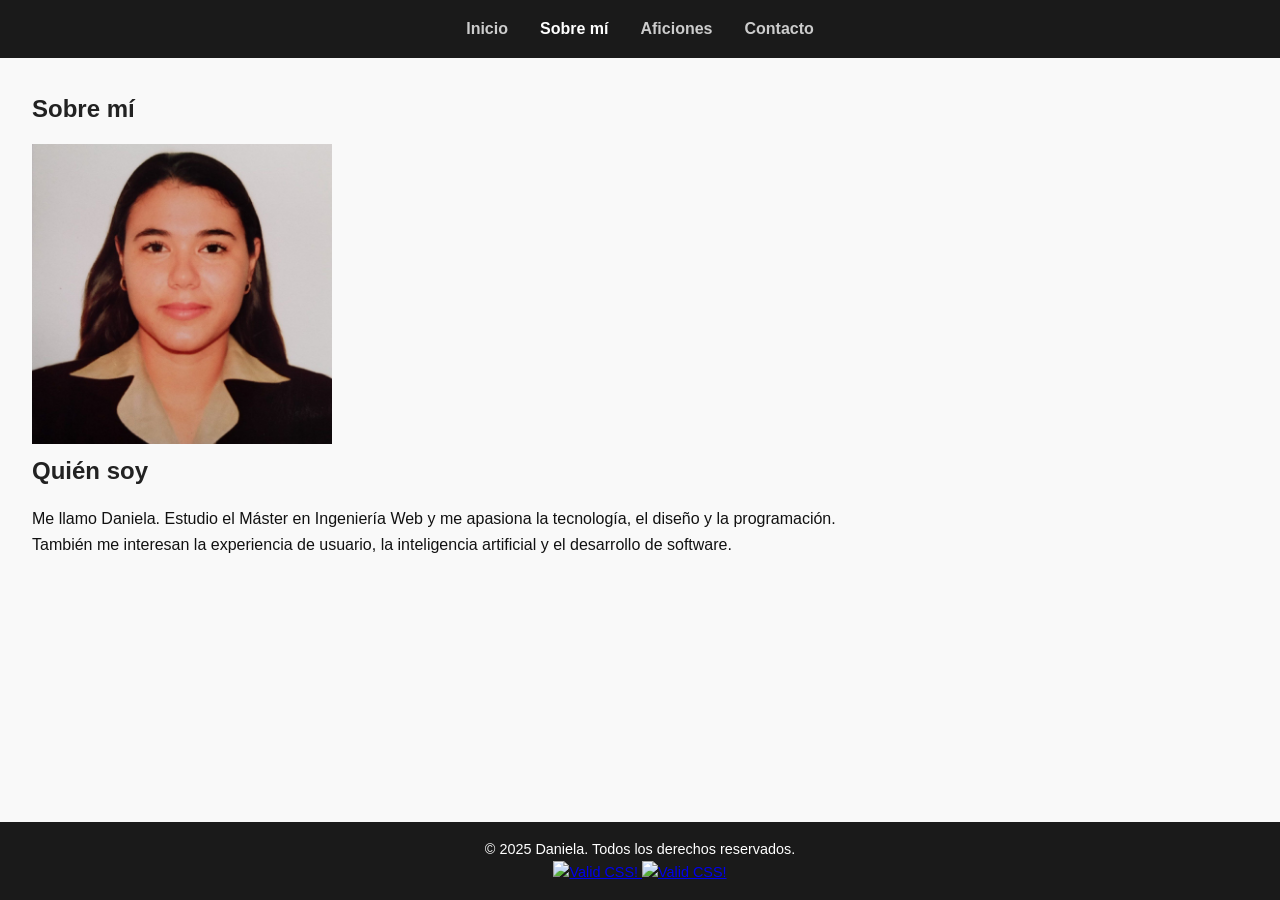
==== about.html @ ba2398db "add hotjar" ====
<!DOCTYPE html>
<html lang="es">
<head>
  <meta charset="UTF-8">
  <meta name="viewport" content="width=device-width, initial-scale=1.0">
  <meta name="description" content="Conoce más sobre Daniela, estudiante del Máster en Ingeniería Web.">
  <title>Sobre mí - Daniela</title>
  <link rel="stylesheet" href="css/style.css">
  <script src="https://t.contentsquare.net/uxa/8f717451256de.js"></script>
</head>
<body>

  <header class="site-header">
    <nav aria-label="Navegación principal">
      <ul class="main-nav">
        <li><a href="index.html">Inicio</a></li>
        <li><a href="about.html" aria-current="page">Sobre mí</a></li>
        <li><a href="hobbies.html">Aficiones</a></li>
        <li><a href="contact.html">Contacto</a></li>
      </ul>
    </nav>
  </header>

  <main id="contenido-principal">
    <article class="about">
      <header>
        <h1>Sobre mí</h1>
      </header>

      <figure>
        <img src="img/foto-perfil.jpg" alt="Retrato de Daniela" class="about-img">
      </figure>

      <section>
        <h2>Quién soy</h2>
        <p>Me llamo Daniela. Estudio el Máster en Ingeniería Web y me apasiona la tecnología, el diseño y la programación.</p>
        <p>También me interesan la experiencia de usuario, la inteligencia artificial y el desarrollo de software.</p>
      </section>
    </article>
  </main>

  <footer class="site-footer">
    <p>&copy; <time datetime="2025">2025</time> Daniela. Todos los derechos reservados.</p>
    <p>
      <a href="https://jigsaw.w3.org/css-validator/check/referer">
        <img class="validator-badge"
            src="https://jigsaw.w3.org/css-validator/images/vcss"
            alt="Valid CSS!">
      </a>
   
      <a href="https://jigsaw.w3.org/css-validator/check/referer">
        <img class="validator-badge"
            src="https://jigsaw.w3.org/css-validator/images/vcss-blue"
            alt="Valid CSS!">
      </a>
    </p>
  </footer>

</body>
</html>
---- css/style.css ----
/* ===== RESETEO BÁSICO ===== */
* {
  margin: 0;
  padding: 0;
  box-sizing: border-box;
}

body {
  font-family: "Segoe UI", sans-serif;
  line-height: 1.6;
  color: #111;
  background: #f9f9f9;
  min-height: 100vh;
  display: flex;
  flex-direction: column;
}

/* ===== NAVEGACIÓN ===== */
.site-header {
  background: #1a1a1a;
  padding: 1rem;
}

.main-nav {
  display: flex;
  justify-content: center;
  gap: 2rem;
  list-style: none;
}

.main-nav a {
  color: #ccc;
  font-weight: 600;
  text-decoration: none;
  transition: color 0.2s ease;
}

.main-nav a:hover,
.main-nav a[aria-current="page"] {
  color: #fff;
}

/* ===== HERO CON VIDEO ===== */
.hero {
  position: relative;
  display: flex;
  justify-content: center;
  align-items: center;
  text-align: center;
  min-height: 500px;
  overflow: hidden;
  background: #000; /* fallback si no carga el video */
}

.hero-video {
  position: absolute;
  top: 50%;
  left: 50%;
  transform: translate(-50%, -50%);
  min-width: 100%;
  min-height: 100%;
  width: auto;
  height: auto;
  object-fit: cover;
  z-index: 0;
  opacity: 0.6; /* oscurece un poco para legibilidad */
}

.hero-content {
  position: relative;
  z-index: 1;
  color: #fff;
  text-shadow: 0 2px 6px rgba(0,0,0,0.7);
}

.hero-img {
  border-radius: 50%;
  width: 200px;
  height: 200px;
  object-fit: cover;
  margin-bottom: 1rem;
  border: 3px solid #fff;
}

.btn {
  background: #111;
  color: #fff;
  padding: 0.5rem 1rem;
  border-radius: 4px;
  text-decoration: none;
  display: inline-block;
  margin-top: 1rem;
}
.btn:hover {
  background: #333;
}

/* ===== CONTENIDO PRINCIPAL ===== */
main {
  padding: 2rem;
  flex: 1;
}

.card {
  background: #fff;
  padding: 1.5rem;
  border-radius: 6px;
  box-shadow: 0 2px 6px rgba(0,0,0,0.1);
  margin-bottom: 2rem;
}

h1, h2 {
  margin-bottom: 1rem;
  color: #222;
}

/* ===== IMAGEN SOBRE MÍ ===== */
.about-img {
  width: 300px;
  height: 300px;
  object-fit: cover;
}

/* ===== FOOTER ===== */
.site-footer {
  background: #1a1a1a;
  color: #fff;
  text-align: center;
  padding: 1rem;
  font-size: 0.9rem;
  margin-top: auto;
  width: 100%;
}

.validator-badge {
  border: 0;
  width: 88px;
  height: 31px;
}

/* ===== ACCESIBILIDAD ===== */
.visually-hidden {
  position: absolute;
  clip-path: inset(50%);
  height: 1px;
  width: 1px;
  overflow: hidden;
  white-space: nowrap;
}
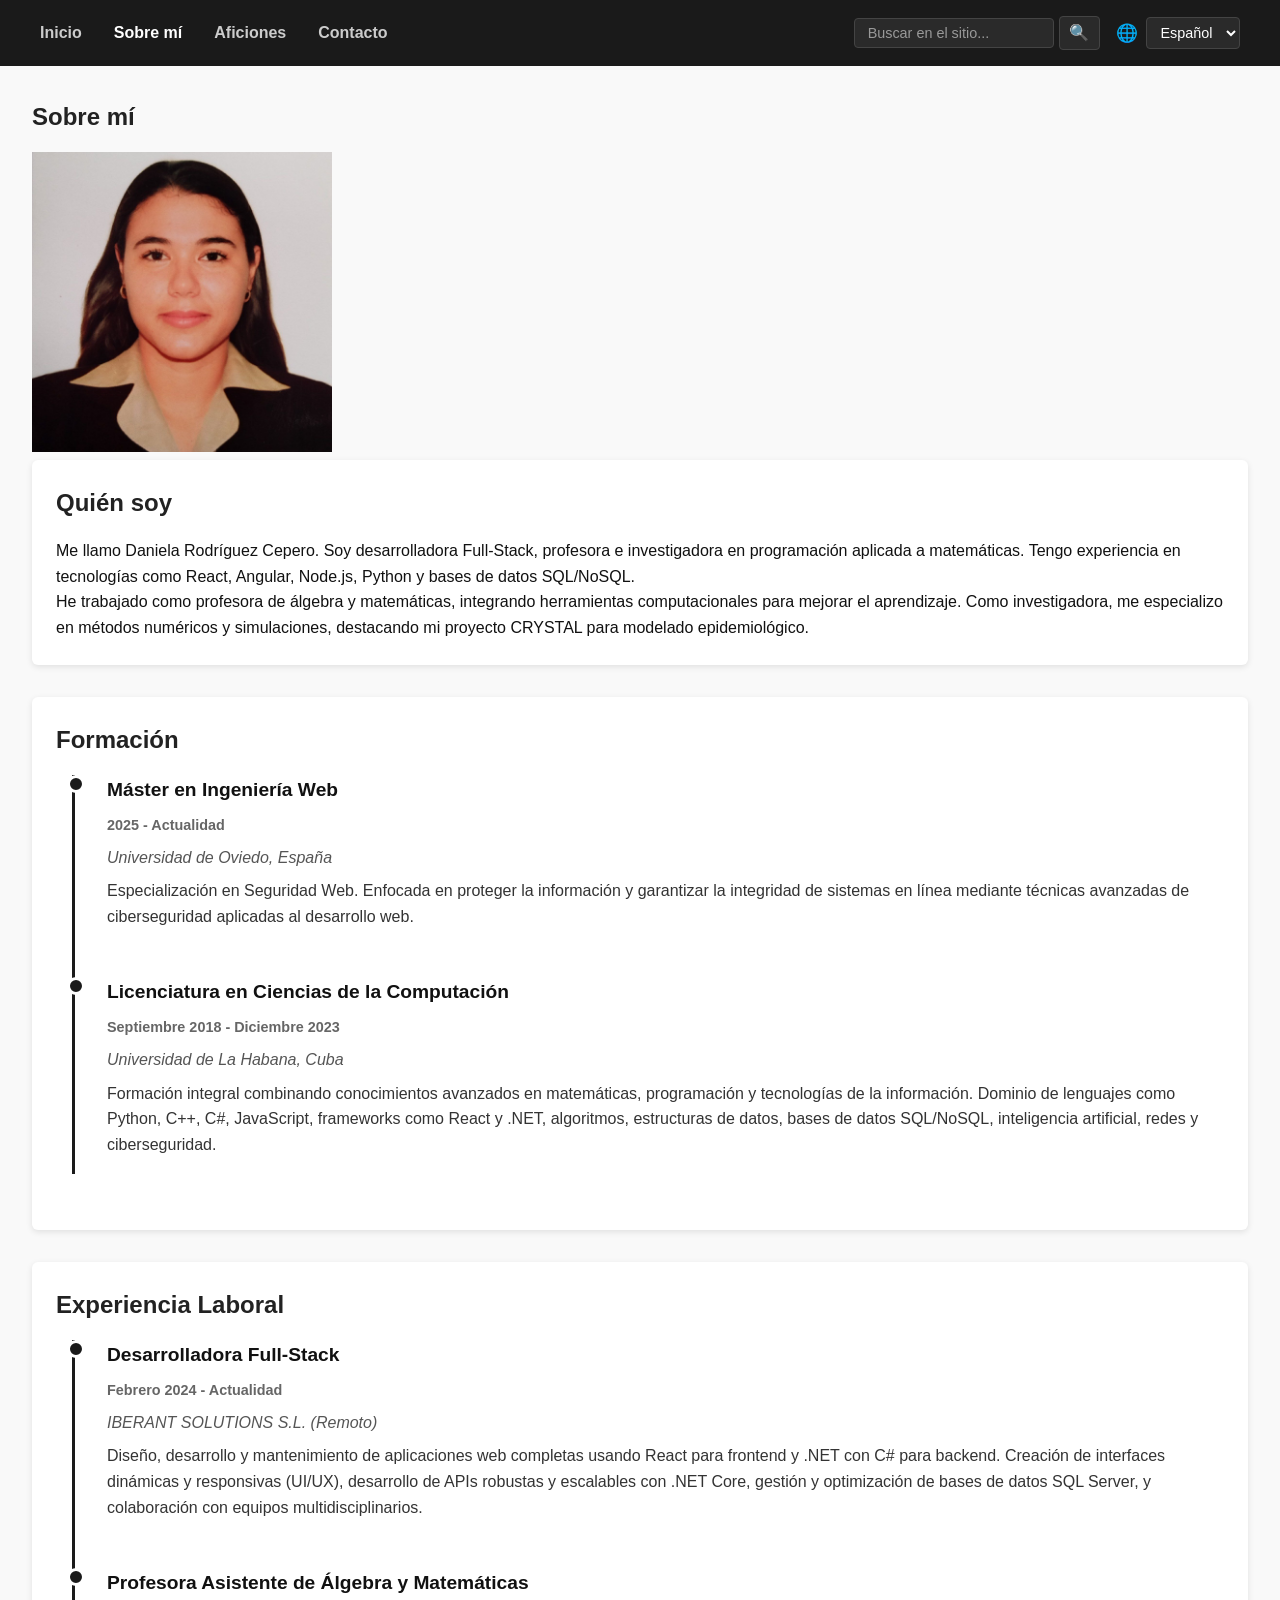
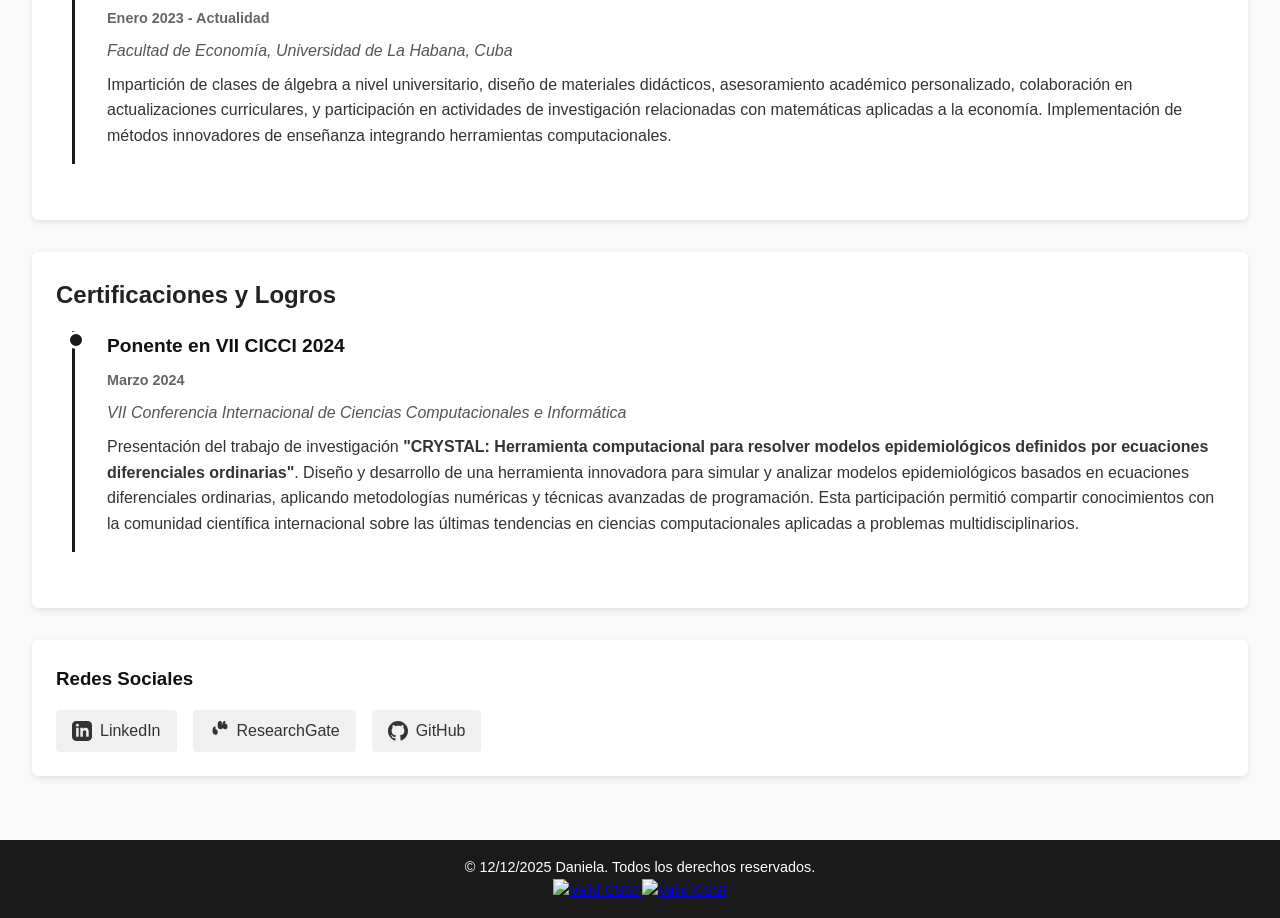
==== commit 81f6c9cc: "new v1" ====
--- a/about.html
+++ b/about.html
@@ -6,41 +6,177 @@
   <meta name="description" content="Conoce más sobre Daniela, estudiante del Máster en Ingeniería Web.">
   <title>Sobre mí - Daniela</title>
   <link rel="stylesheet" href="css/style.css">
-  <script src="https://t.contentsquare.net/uxa/8f717451256de.js"></script>
 </head>
 <body>
 
   <header class="site-header">
-    <nav aria-label="Navegación principal">
-      <ul class="main-nav">
-        <li><a href="index.html">Inicio</a></li>
-        <li><a href="about.html" aria-current="page">Sobre mí</a></li>
-        <li><a href="hobbies.html">Aficiones</a></li>
-        <li><a href="contact.html">Contacto</a></li>
-      </ul>
-    </nav>
+    <div class="header-container">
+      <nav aria-label="Navegación principal">
+        <ul class="main-nav">
+          <li><a href="index.html" data-i18n="nav.inicio">Inicio</a></li>
+          <li><a href="about.html" aria-current="page" data-i18n="nav.sobre-mi">Sobre mí</a></li>
+          <li><a href="hobbies.html" data-i18n="nav.aficiones">Aficiones</a></li>
+          <li><a href="contact.html" data-i18n="nav.contacto">Contacto</a></li>
+        </ul>
+      </nav>
+      
+      <div class="header-tools">
+        <!-- Buscador en el header -->
+        <form id="search-form" role="search" class="header-search">
+          <input 
+            type="search" 
+            id="search-input" 
+            data-i18n="search.placeholder"
+            placeholder="Buscar en el sitio..."
+            aria-label="Buscar en el sitio">
+          <button type="submit" class="search-btn" aria-label="Buscar">🔍</button>
+        </form>
+        
+        <!-- Selector de idioma -->
+        <div class="language-selector-container">
+          <label for="language-selector">🌐</label>
+          <select id="language-selector" aria-label="Seleccionar idioma">
+            <option value="es">Español</option>
+            <option value="en">English</option>
+          </select>
+        </div>
+      </div>
+    </div>
+    
+    <!-- Resultados de búsqueda (modal/overlay) -->
+    <div id="search-results-overlay" class="search-overlay" style="display: none;">
+      <div class="search-results-container">
+        <button id="close-search" class="close-search-btn" aria-label="Cerrar búsqueda">✕</button>
+        <div id="search-results"></div>
+      </div>
+    </div>
   </header>
 
   <main id="contenido-principal">
     <article class="about">
       <header>
-        <h1>Sobre mí</h1>
+        <h1 data-i18n="about.titulo">Sobre mí</h1>
       </header>
 
       <figure>
         <img src="img/foto-perfil.jpg" alt="Retrato de Daniela" class="about-img">
       </figure>
 
-      <section>
-        <h2>Quién soy</h2>
-        <p>Me llamo Daniela. Estudio el Máster en Ingeniería Web y me apasiona la tecnología, el diseño y la programación.</p>
-        <p>También me interesan la experiencia de usuario, la inteligencia artificial y el desarrollo de software.</p>
+      <section class="card">
+        <h2 data-i18n="about.quien-soy">Quién soy</h2>
+        <p data-i18n="about.descripcion1">Me llamo Daniela Rodríguez Cepero. Soy desarrolladora Full-Stack, profesora e investigadora en programación aplicada a matemáticas. Tengo experiencia en tecnologías como React, Angular, Node.js, Python y bases de datos SQL/NoSQL.</p>
+        <p data-i18n="about.descripcion2">He trabajado como profesora de álgebra y matemáticas, integrando herramientas computacionales para mejorar el aprendizaje. Como investigadora, me especializo en métodos numéricos y simulaciones, destacando mi proyecto CRYSTAL para modelado epidemiológico.</p>
+      </section>
+
+      <!-- Formación -->
+      <section class="card">
+        <h2 data-i18n="about.formacion">Formación</h2>
+        <div class="timeline">
+          <article class="timeline-item">
+            <h3>Máster en Ingeniería Web</h3>
+            <p class="timeline-date">2025 - Actualidad</p>
+            <p class="timeline-institution">Universidad de Oviedo, España</p>
+            <p class="timeline-description">
+              Especialización en Seguridad Web. Enfocada en proteger la información y 
+              garantizar la integridad de sistemas en línea mediante técnicas avanzadas 
+              de ciberseguridad aplicadas al desarrollo web.
+            </p>
+          </article>
+          
+          <article class="timeline-item">
+            <h3>Licenciatura en Ciencias de la Computación</h3>
+            <p class="timeline-date">Septiembre 2018 - Diciembre 2023</p>
+            <p class="timeline-institution">Universidad de La Habana, Cuba</p>
+            <p class="timeline-description">
+              Formación integral combinando conocimientos avanzados en matemáticas, programación 
+              y tecnologías de la información. Dominio de lenguajes como Python, C++, C#, JavaScript, 
+              frameworks como React y .NET, algoritmos, estructuras de datos, bases de datos SQL/NoSQL, 
+              inteligencia artificial, redes y ciberseguridad.
+            </p>
+          </article>
+        </div>
+      </section>
+
+      <!-- Experiencia Laboral -->
+      <section class="card">
+        <h2 data-i18n="about.experiencia">Experiencia Laboral</h2>
+        <div class="timeline">
+          <article class="timeline-item">
+            <h3>Desarrolladora Full-Stack</h3>
+            <p class="timeline-date">Febrero 2024 - Actualidad</p>
+            <p class="timeline-institution">IBERANT SOLUTIONS S.L. (Remoto)</p>
+            <p class="timeline-description">
+              Diseño, desarrollo y mantenimiento de aplicaciones web completas usando React para frontend 
+              y .NET con C# para backend. Creación de interfaces dinámicas y responsivas (UI/UX), 
+              desarrollo de APIs robustas y escalables con .NET Core, gestión y optimización de bases de 
+              datos SQL Server, y colaboración con equipos multidisciplinarios.
+            </p>
+          </article>
+          
+          <article class="timeline-item">
+            <h3>Profesora Asistente de Álgebra y Matemáticas</h3>
+            <p class="timeline-date">Enero 2023 - Actualidad</p>
+            <p class="timeline-institution">Facultad de Economía, Universidad de La Habana, Cuba</p>
+            <p class="timeline-description">
+              Impartición de clases de álgebra a nivel universitario, diseño de materiales didácticos, 
+              asesoramiento académico personalizado, colaboración en actualizaciones curriculares, 
+              y participación en actividades de investigación relacionadas con matemáticas aplicadas 
+              a la economía. Implementación de métodos innovadores de enseñanza integrando herramientas computacionales.
+            </p>
+          </article>
+        </div>
+      </section>
+
+      <!-- Certificaciones y Logros -->
+      <section class="card">
+        <h2>Certificaciones y Logros</h2>
+        <div class="timeline">
+          <article class="timeline-item">
+            <h3>Ponente en VII CICCI 2024</h3>
+            <p class="timeline-date">Marzo 2024</p>
+            <p class="timeline-institution">VII Conferencia Internacional de Ciencias Computacionales e Informática</p>
+            <p class="timeline-description">
+              Presentación del trabajo de investigación <strong>"CRYSTAL: Herramienta computacional para 
+              resolver modelos epidemiológicos definidos por ecuaciones diferenciales ordinarias"</strong>. 
+              Diseño y desarrollo de una herramienta innovadora para simular y analizar modelos epidemiológicos 
+              basados en ecuaciones diferenciales ordinarias, aplicando metodologías numéricas y técnicas 
+              avanzadas de programación. Esta participación permitió compartir conocimientos con la comunidad 
+              científica internacional sobre las últimas tendencias en ciencias computacionales aplicadas a 
+              problemas multidisciplinarios.
+            </p>
+          </article>
+        </div>
+      </section>
+
+      <!-- Redes sociales -->
+      <section class="card">
+        <h3 data-i18n="contact.redes-sociales">Redes Sociales</h3>
+        <div class="social-links">
+          <a href="https://www.linkedin.com/in/daroce1012" target="_blank" rel="noopener noreferrer" class="social-link">
+            <svg xmlns="http://www.w3.org/2000/svg" viewBox="0 0 24 24" fill="currentColor">
+              <path d="M19 0h-14c-2.761 0-5 2.239-5 5v14c0 2.761 2.239 5 5 5h14c2.762 0 5-2.239 5-5v-14c0-2.761-2.238-5-5-5zm-11 19h-3v-11h3v11zm-1.5-12.268c-.966 0-1.75-.79-1.75-1.764s.784-1.764 1.75-1.764 1.75.79 1.75 1.764-.783 1.764-1.75 1.764zm13.5 12.268h-3v-5.604c0-3.368-4-3.113-4 0v5.604h-3v-11h3v1.765c1.396-2.586 7-2.777 7 2.476v6.759z"/>
+            </svg>
+            LinkedIn
+          </a>
+          <a href="https://www.researchgate.net/profile/Daniela-Rodriguez-Cepero-2" target="_blank" rel="noopener noreferrer" class="social-link">
+            <svg xmlns="http://www.w3.org/2000/svg" viewBox="0 0 24 24" fill="currentColor">
+              <path d="M19.586 0c-.818 0-1.508.19-2.073.565-.563.377-.97.936-1.213 1.68a3.193 3.193 0 0 0-.112.437 8.365 8.365 0 0 0-.078.53 9 9 0 0 0-.05.727c-.01.282-.013.621-.013 1.016a31.121 31.121 0 0 0 .014 1.017 9 9 0 0 0 .05.727 7.946 7.946 0 0 0 .077.53h-.005a3.334 3.334 0 0 0 .113.438c.245.743.65 1.303 1.214 1.68.564.376 1.254.564 2.072.564.457 0 .853-.074 1.187-.223a1.978 1.978 0 0 0 .823-.639c.21-.282.355-.62.434-1.013.078-.394.117-.865.117-1.414 0-.55-.039-1.02-.117-1.414a2.333 2.333 0 0 0-.434-1.013 1.977 1.977 0 0 0-.823-.639 2.596 2.596 0 0 0-1.187-.223zm-5.586 0c-.818 0-1.508.19-2.073.565-.563.377-.97.936-1.213 1.68a3.193 3.193 0 0 0-.112.437 8.365 8.365 0 0 0-.078.53 9 9 0 0 0-.05.727c-.01.282-.013.621-.013 1.016a31.121 31.121 0 0 0 .014 1.017 9 9 0 0 0 .05.727 7.946 7.946 0 0 0 .077.53h-.005a3.334 3.334 0 0 0 .113.438c.245.743.65 1.303 1.214 1.68.564.376 1.254.564 2.072.564.457 0 .853-.074 1.187-.223a1.978 1.978 0 0 0 .823-.639c.21-.282.355-.62.434-1.013.078-.394.117-.865.117-1.414 0-.55-.039-1.02-.117-1.414a2.333 2.333 0 0 0-.434-1.013 1.977 1.977 0 0 0-.823-.639A2.596 2.596 0 0 0 14 0zM7.868 6.553c-.818 0-1.508.19-2.073.565-.563.377-.97.936-1.213 1.68a3.193 3.193 0 0 0-.112.437 8.365 8.365 0 0 0-.078.53 9 9 0 0 0-.05.727c-.01.282-.013.621-.013 1.016a31.121 31.121 0 0 0 .014 1.017 9 9 0 0 0 .05.727 7.946 7.946 0 0 0 .077.53h-.005a3.334 3.334 0 0 0 .113.438c.245.743.65 1.303 1.214 1.68.564.376 1.254.564 2.072.564.457 0 .853-.074 1.187-.223a1.978 1.978 0 0 0 .823-.639c.21-.282.355-.62.434-1.013.078-.394.117-.865.117-1.414 0-.55-.039-1.02-.117-1.414a2.333 2.333 0 0 0-.434-1.013 1.977 1.977 0 0 0-.823-.639 2.596 2.596 0 0 0-1.187-.223z"/>
+            </svg>
+            ResearchGate
+          </a>
+          <a href="https://github.com/Daroce1012" target="_blank" rel="noopener noreferrer" class="social-link">
+            <svg xmlns="http://www.w3.org/2000/svg" viewBox="0 0 24 24" fill="currentColor">
+              <path d="M12 0c-6.626 0-12 5.373-12 12 0 5.302 3.438 9.8 8.207 11.387.599.111.793-.261.793-.577v-2.234c-3.338.726-4.033-1.416-4.033-1.416-.546-1.387-1.333-1.756-1.333-1.756-1.089-.745.083-.729.083-.729 1.205.084 1.839 1.237 1.839 1.237 1.07 1.834 2.807 1.304 3.492.997.107-.775.418-1.305.762-1.604-2.665-.305-5.467-1.334-5.467-5.931 0-1.311.469-2.381 1.236-3.221-.124-.303-.535-1.524.117-3.176 0 0 1.008-.322 3.301 1.23.957-.266 1.983-.399 3.003-.404 1.02.005 2.047.138 3.006.404 2.291-1.552 3.297-1.23 3.297-1.23.653 1.653.242 2.874.118 3.176.77.84 1.235 1.911 1.235 3.221 0 4.609-2.807 5.624-5.479 5.921.43.372.823 1.102.823 2.222v3.293c0 .319.192.694.801.576 4.765-1.589 8.199-6.086 8.199-11.386 0-6.627-5.373-12-12-12z"/>
+            </svg>
+            GitHub
+          </a>
+        </div>
       </section>
     </article>
   </main>
 
   <footer class="site-footer">
-    <p>&copy; <time datetime="2025">2025</time> Daniela. Todos los derechos reservados.</p>
+    <p>&copy; <time datetime="2025-12-12">12/12/2025</time> Daniela. <span data-i18n="footer.derechos">Todos los derechos reservados.</span></p>
     <p>
       <a href="https://jigsaw.w3.org/css-validator/check/referer">
         <img class="validator-badge"
@@ -56,5 +192,10 @@
     </p>
   </footer>
 
+  <!-- i18next para internacionalización -->
+  <script src="https://cdn.jsdelivr.net/npm/i18next@23.7.6/i18next.min.js"></script>
+  <script src="https://cdn.jsdelivr.net/npm/i18next-browser-languagedetector@7.2.0/i18nextBrowserLanguageDetector.min.js"></script>
+  <script src="js/i18n-config.js"></script>
+  <script src="js/search.js"></script>
 </body>
 </html>
--- a/css/style.css
+++ b/css/style.css
@@ -19,6 +19,17 @@
 .site-header {
   background: #1a1a1a;
   padding: 1rem;
+  position: relative;
+}
+
+.header-container {
+  max-width: 1200px;
+  margin: 0 auto;
+  display: flex;
+  justify-content: space-between;
+  align-items: center;
+  flex-wrap: wrap;
+  gap: 1rem;
 }
 
 .main-nav {
@@ -26,6 +37,7 @@
   justify-content: center;
   gap: 2rem;
   list-style: none;
+  flex: 1;
 }
 
 .main-nav a {
@@ -38,6 +50,85 @@
 .main-nav a:hover,
 .main-nav a[aria-current="page"] {
   color: #fff;
+}
+
+/* ===== HERRAMIENTAS DEL HEADER ===== */
+.header-tools {
+  display: flex;
+  align-items: center;
+  gap: 1rem;
+}
+
+/* ===== BUSCADOR EN EL HEADER ===== */
+.header-search {
+  display: flex;
+  align-items: center;
+  gap: 0.3rem;
+}
+
+.header-search #search-input {
+  background: #2a2a2a;
+  color: #fff;
+  border: 1px solid #444;
+  padding: 0.4rem 0.8rem;
+  border-radius: 4px;
+  font-size: 0.9rem;
+  width: 200px;
+  transition: all 0.2s ease;
+}
+
+.header-search #search-input:focus {
+  outline: none;
+  border-color: #666;
+  background: #333;
+  width: 250px;
+}
+
+.header-search #search-input::placeholder {
+  color: #999;
+}
+
+.header-search .search-btn {
+  background: #2a2a2a;
+  color: #fff;
+  border: 1px solid #444;
+  padding: 0.4rem 0.6rem;
+  border-radius: 4px;
+  cursor: pointer;
+  font-size: 1rem;
+  transition: all 0.2s ease;
+}
+
+.header-search .search-btn:hover {
+  background: #333;
+  border-color: #666;
+}
+
+/* ===== SELECTOR DE IDIOMA ===== */
+.language-selector-container {
+  display: flex;
+  align-items: center;
+  gap: 0.5rem;
+}
+
+.language-selector-container label {
+  color: #ccc;
+  font-size: 1.1rem;
+}
+
+#language-selector {
+  background: #2a2a2a;
+  color: #fff;
+  border: 1px solid #444;
+  padding: 0.4rem 0.6rem;
+  border-radius: 4px;
+  cursor: pointer;
+  font-size: 0.9rem;
+  transition: background 0.2s ease;
+}
+
+#language-selector:hover {
+  background: #333;
 }
 
 /* ===== HERO CON VIDEO ===== */
@@ -147,3 +238,282 @@
   overflow: hidden;
   white-space: nowrap;
 }
+
+/* ===== OVERLAY DE RESULTADOS DE BÚSQUEDA ===== */
+.search-overlay {
+  position: fixed;
+  top: 0;
+  left: 0;
+  right: 0;
+  bottom: 0;
+  background: rgba(0, 0, 0, 0.8);
+  z-index: 1000;
+  overflow-y: auto;
+  padding: 2rem;
+}
+
+.search-results-container {
+  max-width: 800px;
+  margin: 2rem auto;
+  background: #fff;
+  border-radius: 8px;
+  padding: 2rem;
+  position: relative;
+  box-shadow: 0 4px 20px rgba(0, 0, 0, 0.3);
+}
+
+.close-search-btn {
+  position: absolute;
+  top: 1rem;
+  right: 1rem;
+  background: #f0f0f0;
+  border: none;
+  width: 35px;
+  height: 35px;
+  border-radius: 50%;
+  cursor: pointer;
+  font-size: 1.5rem;
+  display: flex;
+  align-items: center;
+  justify-content: center;
+  transition: all 0.2s ease;
+  color: #333;
+  font-weight: bold;
+}
+
+.close-search-btn:hover {
+  background: #e0e0e0;
+  transform: scale(1.1);
+}
+
+#search-results {
+  margin-top: 1rem;
+}
+
+.search-results-list {
+  display: flex;
+  flex-direction: column;
+  gap: 1rem;
+}
+
+.search-result-item {
+  background: #f9f9f9;
+  padding: 1rem;
+  border-radius: 4px;
+  border-left: 3px solid #1a1a1a;
+}
+
+.search-result-item h3 {
+  margin: 0 0 0.5rem 0;
+  font-size: 1.2rem;
+}
+
+.search-result-item h3 a {
+  color: #1a1a1a;
+  text-decoration: none;
+}
+
+.search-result-item h3 a:hover {
+  text-decoration: underline;
+}
+
+.search-snippet {
+  color: #555;
+  line-height: 1.6;
+  margin: 0;
+}
+
+.search-snippet mark {
+  background: #ffeb3b;
+  padding: 0.1rem 0.2rem;
+  border-radius: 2px;
+}
+
+.search-no-results {
+  text-align: center;
+  padding: 2rem;
+  color: #666;
+}
+
+/* ===== REDES SOCIALES ===== */
+.social-links {
+  display: flex;
+  gap: 1rem;
+  flex-wrap: wrap;
+  margin-top: 1rem;
+}
+
+.social-link {
+  display: inline-flex;
+  align-items: center;
+  gap: 0.5rem;
+  padding: 0.5rem 1rem;
+  background: #f0f0f0;
+  border-radius: 4px;
+  text-decoration: none;
+  color: #333;
+  transition: all 0.2s ease;
+  font-weight: 500;
+}
+
+.social-link:hover {
+  background: #1a1a1a;
+  color: #fff;
+  transform: translateY(-2px);
+}
+
+.social-link svg {
+  width: 20px;
+  height: 20px;
+}
+
+/* ===== FORMACIÓN Y EXPERIENCIA ===== */
+.timeline {
+  border-left: 3px solid #1a1a1a;
+  margin-left: 1rem;
+  padding-left: 2rem;
+}
+
+.timeline-item {
+  position: relative;
+  margin-bottom: 2rem;
+  padding-bottom: 1rem;
+}
+
+.timeline-item::before {
+  content: '';
+  position: absolute;
+  left: -2.5rem;
+  top: 0;
+  width: 12px;
+  height: 12px;
+  border-radius: 50%;
+  background: #1a1a1a;
+  border: 3px solid #fff;
+}
+
+.timeline-item h3 {
+  margin: 0 0 0.5rem 0;
+  font-size: 1.2rem;
+}
+
+.timeline-date {
+  color: #666;
+  font-size: 0.9rem;
+  font-weight: 600;
+  margin-bottom: 0.5rem;
+}
+
+.timeline-institution {
+  color: #555;
+  font-style: italic;
+  margin-bottom: 0.5rem;
+}
+
+.timeline-description {
+  color: #333;
+  line-height: 1.6;
+}
+
+/* ===== REFERENCIAS ===== */
+.references-grid {
+  display: grid;
+  grid-template-columns: repeat(auto-fit, minmax(250px, 1fr));
+  gap: 1.5rem;
+  margin-top: 1rem;
+}
+
+.reference-card {
+  background: #f9f9f9;
+  padding: 1.5rem;
+  border-radius: 6px;
+  border-top: 3px solid #1a1a1a;
+}
+
+.reference-card h3 {
+  margin: 0 0 0.5rem 0;
+  font-size: 1.1rem;
+}
+
+.reference-position {
+  color: #666;
+  font-size: 0.9rem;
+  margin-bottom: 0.5rem;
+  font-weight: 600;
+}
+
+.reference-company {
+  color: #555;
+  font-style: italic;
+  margin-bottom: 0.5rem;
+}
+
+.reference-contact {
+  font-size: 0.9rem;
+  color: #333;
+}
+
+.reference-contact a {
+  color: #1a1a1a;
+  text-decoration: none;
+}
+
+.reference-contact a:hover {
+  text-decoration: underline;
+}
+
+/* ===== FOOTER CON FECHA COMPLETA ===== */
+.footer-date {
+  font-size: 0.85rem;
+  color: #ccc;
+  margin-top: 0.5rem;
+}
+
+/* ===== RESPONSIVE ===== */
+@media (max-width: 768px) {
+  .header-container {
+    flex-direction: column;
+  }
+  
+  .main-nav {
+    flex-direction: column;
+    gap: 1rem;
+    align-items: center;
+  }
+  
+  .header-tools {
+    flex-direction: column;
+    width: 100%;
+  }
+  
+  .header-search {
+    width: 100%;
+  }
+  
+  .header-search #search-input {
+    width: 100%;
+    flex: 1;
+  }
+  
+  .header-search #search-input:focus {
+    width: 100%;
+  }
+  
+  .social-links {
+    justify-content: center;
+  }
+  
+  .timeline {
+    margin-left: 0.5rem;
+    padding-left: 1.5rem;
+  }
+  
+  .search-overlay {
+    padding: 1rem;
+  }
+  
+  .search-results-container {
+    padding: 1.5rem;
+    margin: 1rem auto;
+  }
+}
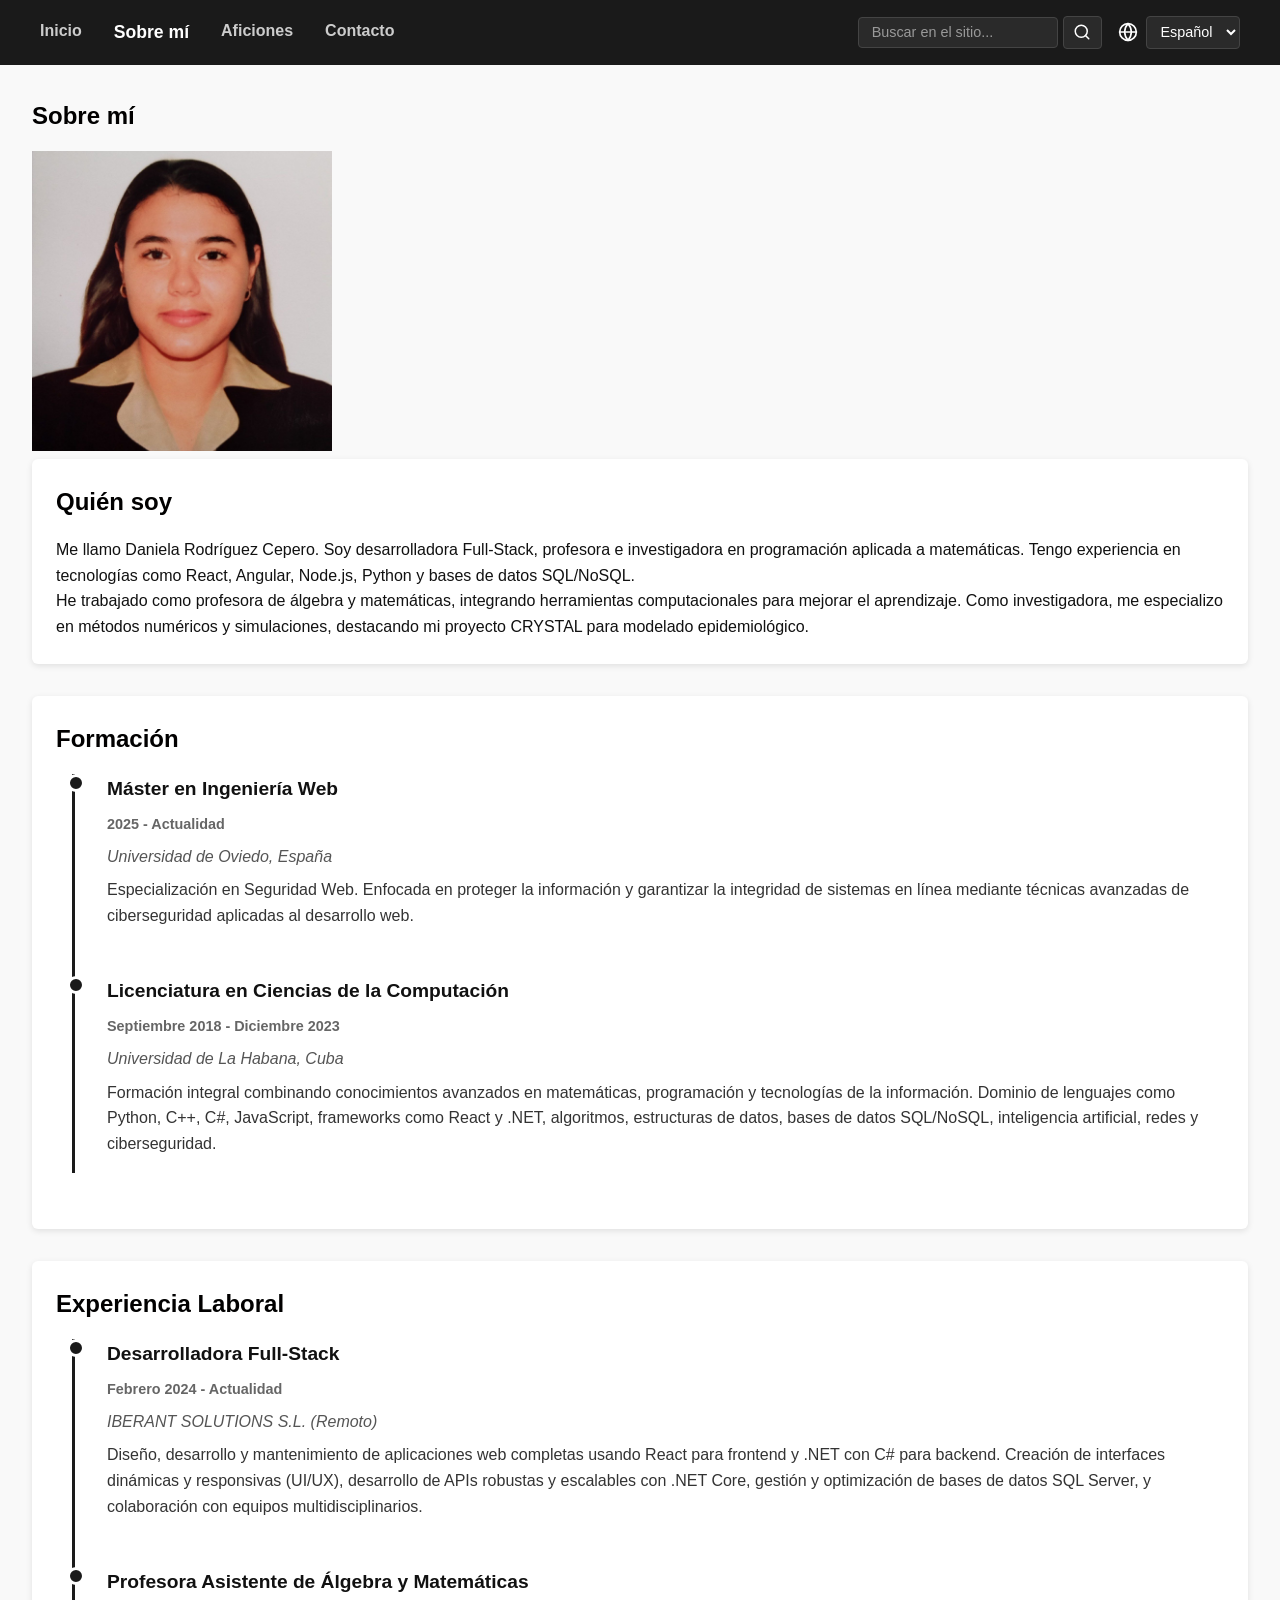
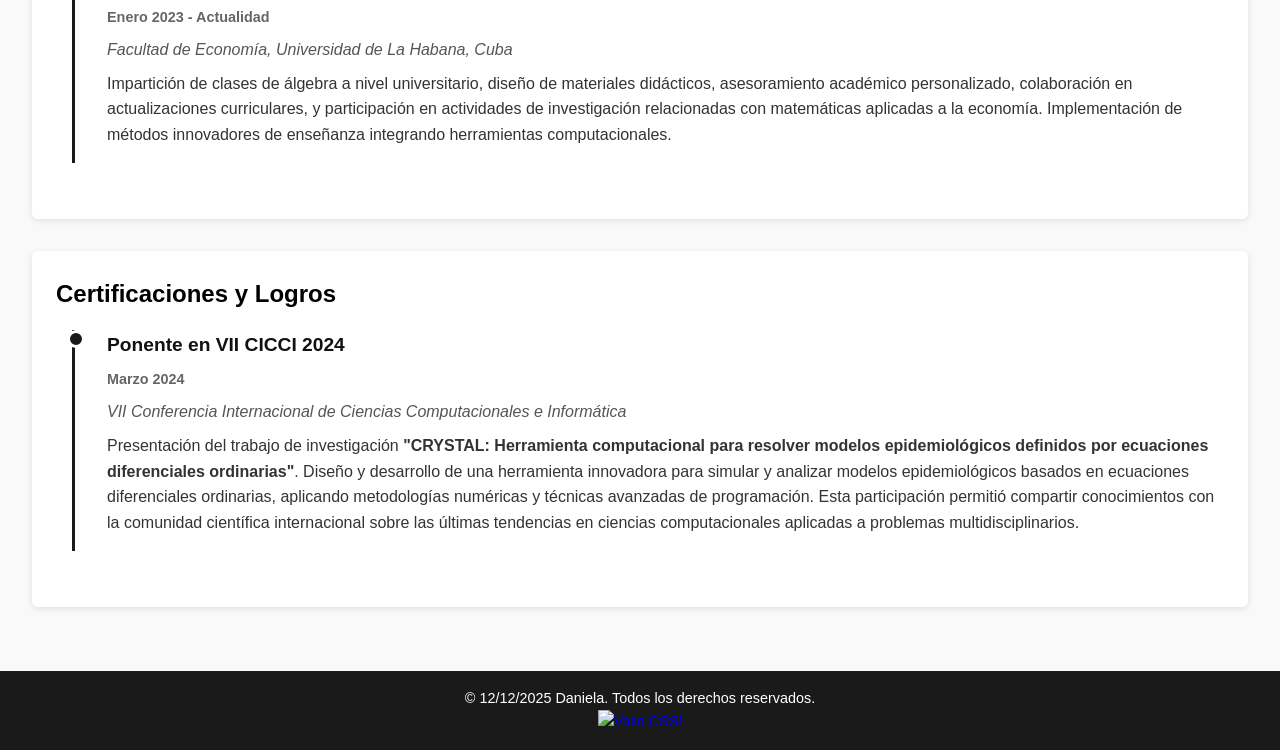
==== commit 708367f8: "v2_v1" ====
--- a/about.html
+++ b/about.html
@@ -3,14 +3,14 @@
 <head>
   <meta charset="UTF-8">
   <meta name="viewport" content="width=device-width, initial-scale=1.0">
-  <meta name="description" content="Conoce más sobre Daniela, estudiante del Máster en Ingeniería Web.">
-  <title>Sobre mí - Daniela</title>
+  <meta name="description" content="Información personal y profesional - Formación, experiencia laboral y logros.">
+  <title>Sobre mí</title>
   <link rel="stylesheet" href="css/style.css">
 </head>
 <body>
 
   <header class="site-header">
-    <div class="header-container">
+    <section class="header-container">
       <nav aria-label="Navegación principal">
         <ul class="main-nav">
           <li><a href="index.html" data-i18n="nav.inicio">Inicio</a></li>
@@ -20,7 +20,7 @@
         </ul>
       </nav>
       
-      <div class="header-tools">
+      <aside class="header-tools">
         <!-- Buscador en el header -->
         <form id="search-form" role="search" class="header-search">
           <input 
@@ -29,28 +29,39 @@
             data-i18n="search.placeholder"
             placeholder="Buscar en el sitio..."
             aria-label="Buscar en el sitio">
-          <button type="submit" class="search-btn" aria-label="Buscar">🔍</button>
+          <button type="submit" class="search-btn" aria-label="Buscar">
+            <svg xmlns="http://www.w3.org/2000/svg" viewBox="0 0 24 24" fill="none" stroke="currentColor" stroke-width="2" stroke-linecap="round" stroke-linejoin="round">
+              <circle cx="11" cy="11" r="8"></circle>
+              <path d="m21 21-4.35-4.35"></path>
+            </svg>
+          </button>
         </form>
         
         <!-- Selector de idioma -->
-        <div class="language-selector-container">
-          <label for="language-selector">🌐</label>
+        <section class="language-selector-container">
+          <label for="language-selector">
+            <svg xmlns="http://www.w3.org/2000/svg" viewBox="0 0 24 24" fill="none" stroke="currentColor" stroke-width="2" stroke-linecap="round" stroke-linejoin="round">
+              <circle cx="12" cy="12" r="10"></circle>
+              <line x1="2" y1="12" x2="22" y2="12"></line>
+              <path d="M12 2a15.3 15.3 0 0 1 4 10 15.3 15.3 0 0 1-4 10 15.3 15.3 0 0 1-4-10 15.3 15.3 0 0 1 4-10z"></path>
+            </svg>
+          </label>
           <select id="language-selector" aria-label="Seleccionar idioma">
             <option value="es">Español</option>
             <option value="en">English</option>
           </select>
-        </div>
-      </div>
-    </div>
-    
-    <!-- Resultados de búsqueda (modal/overlay) -->
-    <div id="search-results-overlay" class="search-overlay" style="display: none;">
-      <div class="search-results-container">
-        <button id="close-search" class="close-search-btn" aria-label="Cerrar búsqueda">✕</button>
-        <div id="search-results"></div>
-      </div>
-    </div>
+        </section>
+      </aside>
+    </section>
   </header>
+
+  <!-- Resultados de búsqueda (modal/overlay) -->
+  <aside id="search-results-overlay" class="search-overlay" role="dialog" aria-modal="true" aria-label="Resultados de búsqueda" style="display: none;">
+    <section class="search-results-container">
+      <button id="close-search" class="close-search-btn" aria-label="Cerrar búsqueda">✕</button>
+      <section id="search-results"></section>
+    </section>
+  </aside>
 
   <main id="contenido-principal">
     <article class="about">
@@ -71,12 +82,12 @@
       <!-- Formación -->
       <section class="card">
         <h2 data-i18n="about.formacion">Formación</h2>
-        <div class="timeline">
+        <section class="timeline">
           <article class="timeline-item">
-            <h3>Máster en Ingeniería Web</h3>
-            <p class="timeline-date">2025 - Actualidad</p>
-            <p class="timeline-institution">Universidad de Oviedo, España</p>
-            <p class="timeline-description">
+            <h3 data-i18n="about.formacion.master.titulo">Máster en Ingeniería Web</h3>
+            <p class="timeline-date" data-i18n="about.formacion.master.fecha">2025 - Actualidad</p>
+            <p class="timeline-institution" data-i18n="about.formacion.master.institucion">Universidad de Oviedo, España</p>
+            <p class="timeline-description" data-i18n="about.formacion.master.descripcion">
               Especialización en Seguridad Web. Enfocada en proteger la información y 
               garantizar la integridad de sistemas en línea mediante técnicas avanzadas 
               de ciberseguridad aplicadas al desarrollo web.
@@ -84,28 +95,28 @@
           </article>
           
           <article class="timeline-item">
-            <h3>Licenciatura en Ciencias de la Computación</h3>
-            <p class="timeline-date">Septiembre 2018 - Diciembre 2023</p>
-            <p class="timeline-institution">Universidad de La Habana, Cuba</p>
-            <p class="timeline-description">
+            <h3 data-i18n="about.formacion.licenciatura.titulo">Licenciatura en Ciencias de la Computación</h3>
+            <p class="timeline-date" data-i18n="about.formacion.licenciatura.fecha">Septiembre 2018 - Diciembre 2023</p>
+            <p class="timeline-institution" data-i18n="about.formacion.licenciatura.institucion">Universidad de La Habana, Cuba</p>
+            <p class="timeline-description" data-i18n="about.formacion.licenciatura.descripcion">
               Formación integral combinando conocimientos avanzados en matemáticas, programación 
               y tecnologías de la información. Dominio de lenguajes como Python, C++, C#, JavaScript, 
               frameworks como React y .NET, algoritmos, estructuras de datos, bases de datos SQL/NoSQL, 
               inteligencia artificial, redes y ciberseguridad.
             </p>
           </article>
-        </div>
+        </section>
       </section>
 
       <!-- Experiencia Laboral -->
       <section class="card">
         <h2 data-i18n="about.experiencia">Experiencia Laboral</h2>
-        <div class="timeline">
+        <section class="timeline">
           <article class="timeline-item">
-            <h3>Desarrolladora Full-Stack</h3>
-            <p class="timeline-date">Febrero 2024 - Actualidad</p>
-            <p class="timeline-institution">IBERANT SOLUTIONS S.L. (Remoto)</p>
-            <p class="timeline-description">
+            <h3 data-i18n="about.experiencia.fullstack.titulo">Desarrolladora Full-Stack</h3>
+            <p class="timeline-date" data-i18n="about.experiencia.fullstack.fecha">Febrero 2024 - Actualidad</p>
+            <p class="timeline-institution" data-i18n="about.experiencia.fullstack.institucion">IBERANT SOLUTIONS S.L. (Remoto)</p>
+            <p class="timeline-description" data-i18n="about.experiencia.fullstack.descripcion">
               Diseño, desarrollo y mantenimiento de aplicaciones web completas usando React para frontend 
               y .NET con C# para backend. Creación de interfaces dinámicas y responsivas (UI/UX), 
               desarrollo de APIs robustas y escalables con .NET Core, gestión y optimización de bases de 
@@ -114,28 +125,28 @@
           </article>
           
           <article class="timeline-item">
-            <h3>Profesora Asistente de Álgebra y Matemáticas</h3>
-            <p class="timeline-date">Enero 2023 - Actualidad</p>
-            <p class="timeline-institution">Facultad de Economía, Universidad de La Habana, Cuba</p>
-            <p class="timeline-description">
+            <h3 data-i18n="about.experiencia.profesora.titulo">Profesora Asistente de Álgebra y Matemáticas</h3>
+            <p class="timeline-date" data-i18n="about.experiencia.profesora.fecha">Enero 2023 - Actualidad</p>
+            <p class="timeline-institution" data-i18n="about.experiencia.profesora.institucion">Facultad de Economía, Universidad de La Habana, Cuba</p>
+            <p class="timeline-description" data-i18n="about.experiencia.profesora.descripcion">
               Impartición de clases de álgebra a nivel universitario, diseño de materiales didácticos, 
               asesoramiento académico personalizado, colaboración en actualizaciones curriculares, 
               y participación en actividades de investigación relacionadas con matemáticas aplicadas 
               a la economía. Implementación de métodos innovadores de enseñanza integrando herramientas computacionales.
             </p>
           </article>
-        </div>
+        </section>
       </section>
 
       <!-- Certificaciones y Logros -->
       <section class="card">
-        <h2>Certificaciones y Logros</h2>
-        <div class="timeline">
+        <h2 data-i18n="about.certificaciones">Certificaciones y Logros</h2>
+        <section class="timeline">
           <article class="timeline-item">
-            <h3>Ponente en VII CICCI 2024</h3>
-            <p class="timeline-date">Marzo 2024</p>
-            <p class="timeline-institution">VII Conferencia Internacional de Ciencias Computacionales e Informática</p>
-            <p class="timeline-description">
+            <h3 data-i18n="about.certificaciones.cicci.titulo">Ponente en VII CICCI 2024</h3>
+            <p class="timeline-date" data-i18n="about.certificaciones.cicci.fecha">Marzo 2024</p>
+            <p class="timeline-institution" data-i18n="about.certificaciones.cicci.institucion">VII Conferencia Internacional de Ciencias Computacionales e Informática</p>
+            <p class="timeline-description" data-i18n="about.certificaciones.cicci.descripcion">
               Presentación del trabajo de investigación <strong>"CRYSTAL: Herramienta computacional para 
               resolver modelos epidemiológicos definidos por ecuaciones diferenciales ordinarias"</strong>. 
               Diseño y desarrollo de una herramienta innovadora para simular y analizar modelos epidemiológicos 
@@ -145,32 +156,7 @@
               problemas multidisciplinarios.
             </p>
           </article>
-        </div>
-      </section>
-
-      <!-- Redes sociales -->
-      <section class="card">
-        <h3 data-i18n="contact.redes-sociales">Redes Sociales</h3>
-        <div class="social-links">
-          <a href="https://www.linkedin.com/in/daroce1012" target="_blank" rel="noopener noreferrer" class="social-link">
-            <svg xmlns="http://www.w3.org/2000/svg" viewBox="0 0 24 24" fill="currentColor">
-              <path d="M19 0h-14c-2.761 0-5 2.239-5 5v14c0 2.761 2.239 5 5 5h14c2.762 0 5-2.239 5-5v-14c0-2.761-2.238-5-5-5zm-11 19h-3v-11h3v11zm-1.5-12.268c-.966 0-1.75-.79-1.75-1.764s.784-1.764 1.75-1.764 1.75.79 1.75 1.764-.783 1.764-1.75 1.764zm13.5 12.268h-3v-5.604c0-3.368-4-3.113-4 0v5.604h-3v-11h3v1.765c1.396-2.586 7-2.777 7 2.476v6.759z"/>
-            </svg>
-            LinkedIn
-          </a>
-          <a href="https://www.researchgate.net/profile/Daniela-Rodriguez-Cepero-2" target="_blank" rel="noopener noreferrer" class="social-link">
-            <svg xmlns="http://www.w3.org/2000/svg" viewBox="0 0 24 24" fill="currentColor">
-              <path d="M19.586 0c-.818 0-1.508.19-2.073.565-.563.377-.97.936-1.213 1.68a3.193 3.193 0 0 0-.112.437 8.365 8.365 0 0 0-.078.53 9 9 0 0 0-.05.727c-.01.282-.013.621-.013 1.016a31.121 31.121 0 0 0 .014 1.017 9 9 0 0 0 .05.727 7.946 7.946 0 0 0 .077.53h-.005a3.334 3.334 0 0 0 .113.438c.245.743.65 1.303 1.214 1.68.564.376 1.254.564 2.072.564.457 0 .853-.074 1.187-.223a1.978 1.978 0 0 0 .823-.639c.21-.282.355-.62.434-1.013.078-.394.117-.865.117-1.414 0-.55-.039-1.02-.117-1.414a2.333 2.333 0 0 0-.434-1.013 1.977 1.977 0 0 0-.823-.639 2.596 2.596 0 0 0-1.187-.223zm-5.586 0c-.818 0-1.508.19-2.073.565-.563.377-.97.936-1.213 1.68a3.193 3.193 0 0 0-.112.437 8.365 8.365 0 0 0-.078.53 9 9 0 0 0-.05.727c-.01.282-.013.621-.013 1.016a31.121 31.121 0 0 0 .014 1.017 9 9 0 0 0 .05.727 7.946 7.946 0 0 0 .077.53h-.005a3.334 3.334 0 0 0 .113.438c.245.743.65 1.303 1.214 1.68.564.376 1.254.564 2.072.564.457 0 .853-.074 1.187-.223a1.978 1.978 0 0 0 .823-.639c.21-.282.355-.62.434-1.013.078-.394.117-.865.117-1.414 0-.55-.039-1.02-.117-1.414a2.333 2.333 0 0 0-.434-1.013 1.977 1.977 0 0 0-.823-.639A2.596 2.596 0 0 0 14 0zM7.868 6.553c-.818 0-1.508.19-2.073.565-.563.377-.97.936-1.213 1.68a3.193 3.193 0 0 0-.112.437 8.365 8.365 0 0 0-.078.53 9 9 0 0 0-.05.727c-.01.282-.013.621-.013 1.016a31.121 31.121 0 0 0 .014 1.017 9 9 0 0 0 .05.727 7.946 7.946 0 0 0 .077.53h-.005a3.334 3.334 0 0 0 .113.438c.245.743.65 1.303 1.214 1.68.564.376 1.254.564 2.072.564.457 0 .853-.074 1.187-.223a1.978 1.978 0 0 0 .823-.639c.21-.282.355-.62.434-1.013.078-.394.117-.865.117-1.414 0-.55-.039-1.02-.117-1.414a2.333 2.333 0 0 0-.434-1.013 1.977 1.977 0 0 0-.823-.639 2.596 2.596 0 0 0-1.187-.223z"/>
-            </svg>
-            ResearchGate
-          </a>
-          <a href="https://github.com/Daroce1012" target="_blank" rel="noopener noreferrer" class="social-link">
-            <svg xmlns="http://www.w3.org/2000/svg" viewBox="0 0 24 24" fill="currentColor">
-              <path d="M12 0c-6.626 0-12 5.373-12 12 0 5.302 3.438 9.8 8.207 11.387.599.111.793-.261.793-.577v-2.234c-3.338.726-4.033-1.416-4.033-1.416-.546-1.387-1.333-1.756-1.333-1.756-1.089-.745.083-.729.083-.729 1.205.084 1.839 1.237 1.839 1.237 1.07 1.834 2.807 1.304 3.492.997.107-.775.418-1.305.762-1.604-2.665-.305-5.467-1.334-5.467-5.931 0-1.311.469-2.381 1.236-3.221-.124-.303-.535-1.524.117-3.176 0 0 1.008-.322 3.301 1.23.957-.266 1.983-.399 3.003-.404 1.02.005 2.047.138 3.006.404 2.291-1.552 3.297-1.23 3.297-1.23.653 1.653.242 2.874.118 3.176.77.84 1.235 1.911 1.235 3.221 0 4.609-2.807 5.624-5.479 5.921.43.372.823 1.102.823 2.222v3.293c0 .319.192.694.801.576 4.765-1.589 8.199-6.086 8.199-11.386 0-6.627-5.373-12-12-12z"/>
-            </svg>
-            GitHub
-          </a>
-        </div>
+        </section>
       </section>
     </article>
   </main>
@@ -183,12 +169,6 @@
             src="https://jigsaw.w3.org/css-validator/images/vcss"
             alt="Valid CSS!">
       </a>
-   
-      <a href="https://jigsaw.w3.org/css-validator/check/referer">
-        <img class="validator-badge"
-            src="https://jigsaw.w3.org/css-validator/images/vcss-blue"
-            alt="Valid CSS!">
-      </a>
     </p>
   </footer>
 
@@ -196,6 +176,9 @@
   <script src="https://cdn.jsdelivr.net/npm/i18next@23.7.6/i18next.min.js"></script>
   <script src="https://cdn.jsdelivr.net/npm/i18next-browser-languagedetector@7.2.0/i18nextBrowserLanguageDetector.min.js"></script>
   <script src="js/i18n-config.js"></script>
-  <script src="js/search.js"></script>
+  
+  <!-- Buscador automático -->
+  <script src="js/pages.js"></script>
+  <script src="js/search-auto.js"></script>
 </body>
 </html>
--- a/css/style.css
+++ b/css/style.css
@@ -44,12 +44,17 @@
   color: #ccc;
   font-weight: 600;
   text-decoration: none;
-  transition: color 0.2s ease;
-}
-
-.main-nav a:hover,
+  transition: all 0.2s ease;
+}
+
+.main-nav a:hover {
+  color: #fff;
+}
+
 .main-nav a[aria-current="page"] {
   color: #fff;
+  font-size: 1.1em;
+  font-weight: 700;
 }
 
 /* ===== HERRAMIENTAS DEL HEADER ===== */
@@ -97,6 +102,15 @@
   cursor: pointer;
   font-size: 1rem;
   transition: all 0.2s ease;
+  display: flex;
+  align-items: center;
+  justify-content: center;
+}
+
+.header-search .search-btn svg {
+  width: 18px;
+  height: 18px;
+  stroke: #fff;
 }
 
 .header-search .search-btn:hover {
@@ -104,6 +118,11 @@
   border-color: #666;
 }
 
+.header-search .search-btn:hover svg {
+  stroke: #fff;
+  transform: scale(1.1);
+}
+
 /* ===== SELECTOR DE IDIOMA ===== */
 .language-selector-container {
   display: flex;
@@ -112,8 +131,22 @@
 }
 
 .language-selector-container label {
-  color: #ccc;
+  color: #fff;
   font-size: 1.1rem;
+  display: flex;
+  align-items: center;
+  cursor: pointer;
+}
+
+.language-selector-container label svg {
+  width: 20px;
+  height: 20px;
+  stroke: #fff;
+  transition: transform 0.2s ease;
+}
+
+.language-selector-container label:hover svg {
+  transform: rotate(15deg) scale(1.1);
 }
 
 #language-selector {
@@ -160,7 +193,7 @@
 .hero-content {
   position: relative;
   z-index: 1;
-  color: #fff;
+  color: #ffffff;
   text-shadow: 0 2px 6px rgba(0,0,0,0.7);
 }
 
@@ -202,7 +235,7 @@
 
 h1, h2 {
   margin-bottom: 1rem;
-  color: #222;
+  color: #010000;
 }
 
 /* ===== IMAGEN SOBRE MÍ ===== */
@@ -320,13 +353,20 @@
 .search-snippet {
   color: #555;
   line-height: 1.6;
-  margin: 0;
+  margin: 0 0 0.5rem 0;
 }
 
 .search-snippet mark {
   background: #ffeb3b;
   padding: 0.1rem 0.2rem;
   border-radius: 2px;
+}
+
+.search-url {
+  color: #888;
+  font-size: 0.85rem;
+  margin: 0;
+  font-style: italic;
 }
 
 .search-no-results {
@@ -462,28 +502,71 @@
   text-decoration: underline;
 }
 
-/* ===== FOOTER CON FECHA COMPLETA ===== */
-.footer-date {
-  font-size: 0.85rem;
-  color: #ccc;
-  margin-top: 0.5rem;
-}
-
 /* ===== RESPONSIVE ===== */
+
+/* Tablets y pantallas medianas (hasta 1024px) */
+@media (max-width: 1024px) {
+  .header-container {
+    max-width: 100%;
+    padding: 0 1rem;
+  }
+
+  main {
+    padding: 1.5rem;
+  }
+
+  .hero {
+    min-height: 400px;
+  }
+
+  .hero-img {
+    width: 150px;
+    height: 150px;
+  }
+
+  .about-img {
+    width: 250px;
+    height: 250px;
+  }
+
+  .references-grid {
+    grid-template-columns: repeat(auto-fit, minmax(200px, 1fr));
+    gap: 1rem;
+  }
+}
+
+/* Tablets pequeñas y móviles grandes (hasta 768px) */
 @media (max-width: 768px) {
+  body {
+    font-size: 0.95rem;
+  }
+
+  .site-header {
+    padding: 0.8rem;
+  }
+
   .header-container {
     flex-direction: column;
+    gap: 1rem;
   }
   
   .main-nav {
-    flex-direction: column;
-    gap: 1rem;
-    align-items: center;
+    flex-direction: row;
+    gap: 0.5rem;
+    justify-content: center;
+    flex-wrap: wrap;
+    width: 100%;
+  }
+
+  .main-nav a {
+    padding: 0.5rem 0.8rem;
+    font-size: 0.9rem;
   }
   
   .header-tools {
     flex-direction: column;
     width: 100%;
+    gap: 0.8rem;
   }
   
   .header-search {
@@ -498,15 +581,74 @@
   .header-search #search-input:focus {
     width: 100%;
   }
+
+  .language-selector-container {
+    justify-content: center;
+    width: 100%;
+  }
+
+  .hero {
+    min-height: 350px;
+    padding: 1rem;
+  }
+
+  .hero-img {
+    width: 120px;
+    height: 120px;
+    margin-bottom: 0.8rem;
+  }
+
+  .hero-content h1 {
+    font-size: 1.5rem;
+  }
+
+  .hero-content p {
+    font-size: 1rem;
+  }
+
+  main {
+    padding: 1rem;
+  }
+
+  .card {
+    padding: 1.2rem;
+    margin-bottom: 1.5rem;
+  }
+
+  h1 {
+    font-size: 1.8rem;
+  }
+
+  h2 {
+    font-size: 1.4rem;
+  }
+
+  .about-img {
+    width: 100%;
+    max-width: 300px;
+    height: auto;
+    display: block;
+    margin: 0 auto 1rem;
+  }
   
   .social-links {
+    flex-direction: column;
+    align-items: stretch;
+  }
+
+  .social-link {
     justify-content: center;
+    width: 100%;
   }
   
   .timeline {
     margin-left: 0.5rem;
     padding-left: 1.5rem;
   }
+
+  .timeline-item::before {
+    left: -2.2rem;
+  }
   
   .search-overlay {
     padding: 1rem;
@@ -516,4 +658,258 @@
     padding: 1.5rem;
     margin: 1rem auto;
   }
-}
+
+  .references-grid {
+    grid-template-columns: 1fr;
+    gap: 1rem;
+  }
+
+  .site-footer {
+    padding: 1rem 0.5rem;
+    font-size: 0.85rem;
+  }
+
+  .validator-badge {
+    width: 70px;
+    height: auto;
+  }
+}
+
+/* Móviles pequeños (hasta 480px) */
+@media (max-width: 480px) {
+  body {
+    font-size: 0.9rem;
+  }
+
+  .site-header {
+    padding: 0.6rem;
+  }
+
+  .header-container {
+    gap: 0.8rem;
+  }
+
+  .main-nav {
+    gap: 0.4rem;
+    flex-wrap: wrap;
+  }
+
+  .main-nav a {
+    font-size: 0.85rem;
+    padding: 0.4rem 0.6rem;
+  }
+
+  .header-search #search-input {
+    padding: 0.4rem 0.6rem;
+    font-size: 0.85rem;
+  }
+
+  .header-search .search-btn {
+    padding: 0.4rem 0.5rem;
+    font-size: 0.9rem;
+  }
+
+  #language-selector {
+    padding: 0.4rem 0.5rem;
+    font-size: 0.85rem;
+  }
+
+  .hero {
+    min-height: 300px;
+    padding: 0.8rem;
+  }
+
+  .hero-img {
+    width: 100px;
+    height: 100px;
+    border-width: 2px;
+  }
+
+  .hero-content h1 {
+    font-size: 1.3rem;
+    margin-bottom: 0.5rem;
+  }
+
+  .hero-content p {
+    font-size: 0.9rem;
+  }
+
+  .btn {
+    padding: 0.4rem 0.8rem;
+    font-size: 0.9rem;
+  }
+
+  main {
+    padding: 0.8rem;
+  }
+
+  .card {
+    padding: 1rem;
+    margin-bottom: 1rem;
+    border-radius: 4px;
+  }
+
+  h1 {
+    font-size: 1.5rem;
+    margin-bottom: 0.8rem;
+  }
+
+  h2 {
+    font-size: 1.2rem;
+    margin-bottom: 0.8rem;
+  }
+
+  h3 {
+    font-size: 1rem;
+  }
+
+  .about-img {
+    width: 100%;
+    max-width: 250px;
+  }
+
+  .timeline {
+    margin-left: 0.3rem;
+    padding-left: 1rem;
+    border-left-width: 2px;
+  }
+
+  .timeline-item {
+    margin-bottom: 1.5rem;
+  }
+
+  .timeline-item::before {
+    left: -1.6rem;
+    width: 10px;
+    height: 10px;
+    border-width: 2px;
+  }
+
+  .timeline-item h3 {
+    font-size: 1rem;
+  }
+
+  .timeline-date,
+  .timeline-institution {
+    font-size: 0.85rem;
+  }
+
+  .timeline-description {
+    font-size: 0.9rem;
+  }
+
+  .social-link {
+    padding: 0.6rem 0.8rem;
+    font-size: 0.9rem;
+  }
+
+  .social-link svg {
+    width: 18px;
+    height: 18px;
+  }
+
+  .reference-card {
+    padding: 1rem;
+  }
+
+  .reference-card h3 {
+    font-size: 1rem;
+  }
+
+  .reference-position,
+  .reference-company,
+  .reference-contact {
+    font-size: 0.85rem;
+  }
+
+  .search-overlay {
+    padding: 0.5rem;
+  }
+
+  .search-results-container {
+    padding: 1rem;
+    margin: 0.5rem auto;
+  }
+
+  .close-search-btn {
+    width: 30px;
+    height: 30px;
+    font-size: 1.3rem;
+    top: 0.5rem;
+    right: 0.5rem;
+  }
+
+  .search-result-item {
+    padding: 0.8rem;
+  }
+
+  .search-result-item h3 {
+    font-size: 1rem;
+  }
+
+  .search-snippet {
+    font-size: 0.9rem;
+  }
+
+  .search-url {
+    font-size: 0.8rem;
+  }
+
+  .site-footer {
+    padding: 0.8rem 0.4rem;
+    font-size: 0.8rem;
+  }
+
+  .site-footer p {
+    margin-bottom: 0.5rem;
+  }
+
+  .validator-badge {
+    width: 60px;
+  }
+}
+
+/* Móviles muy pequeños (hasta 360px) */
+@media (max-width: 360px) {
+  body {
+    font-size: 0.85rem;
+  }
+
+  .hero {
+    min-height: 250px;
+  }
+
+  .hero-img {
+    width: 80px;
+    height: 80px;
+  }
+
+  .hero-content h1 {
+    font-size: 1.1rem;
+  }
+
+  .hero-content p {
+    font-size: 0.85rem;
+  }
+
+  h1 {
+    font-size: 1.3rem;
+  }
+
+  h2 {
+    font-size: 1.1rem;
+  }
+
+  .card {
+    padding: 0.8rem;
+  }
+
+  .main-nav {
+    gap: 0.3rem;
+  }
+
+  .main-nav a {
+    font-size: 0.8rem;
+    padding: 0.4rem 0.5rem;
+  }
+}
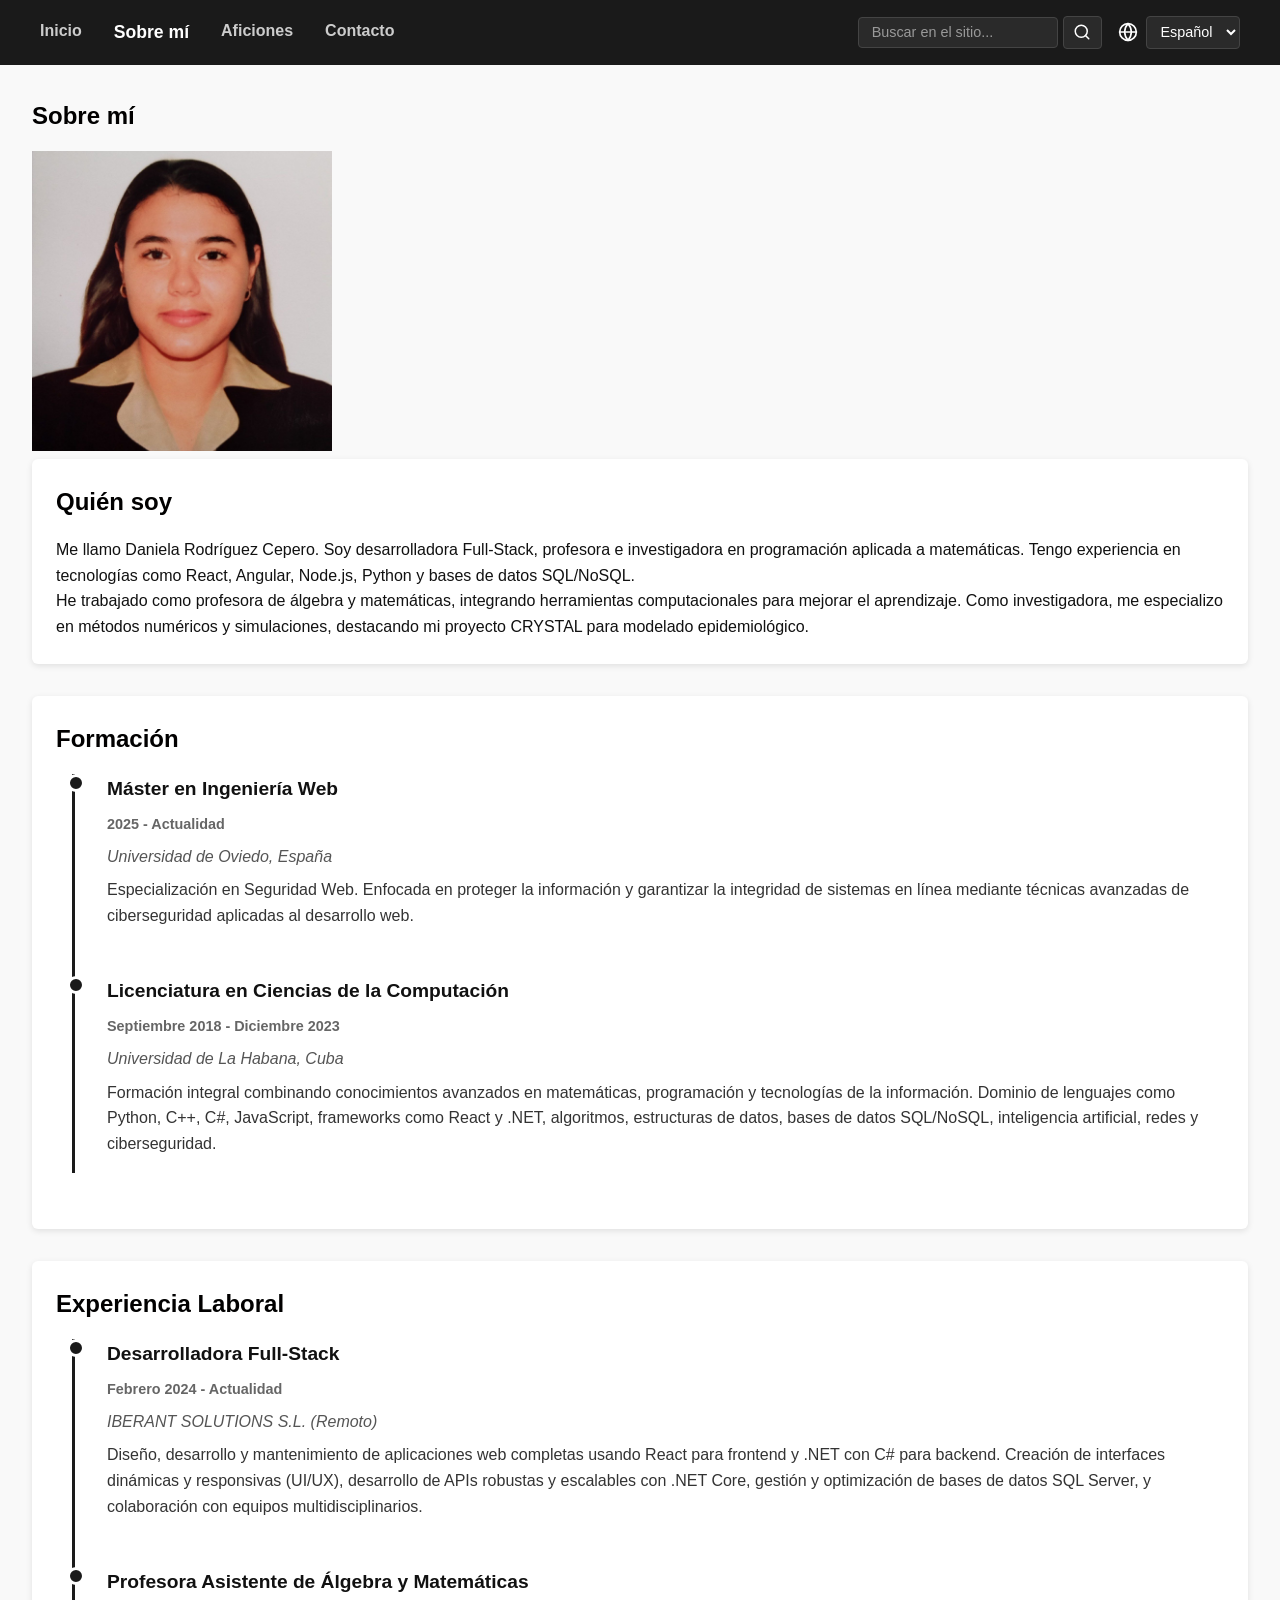
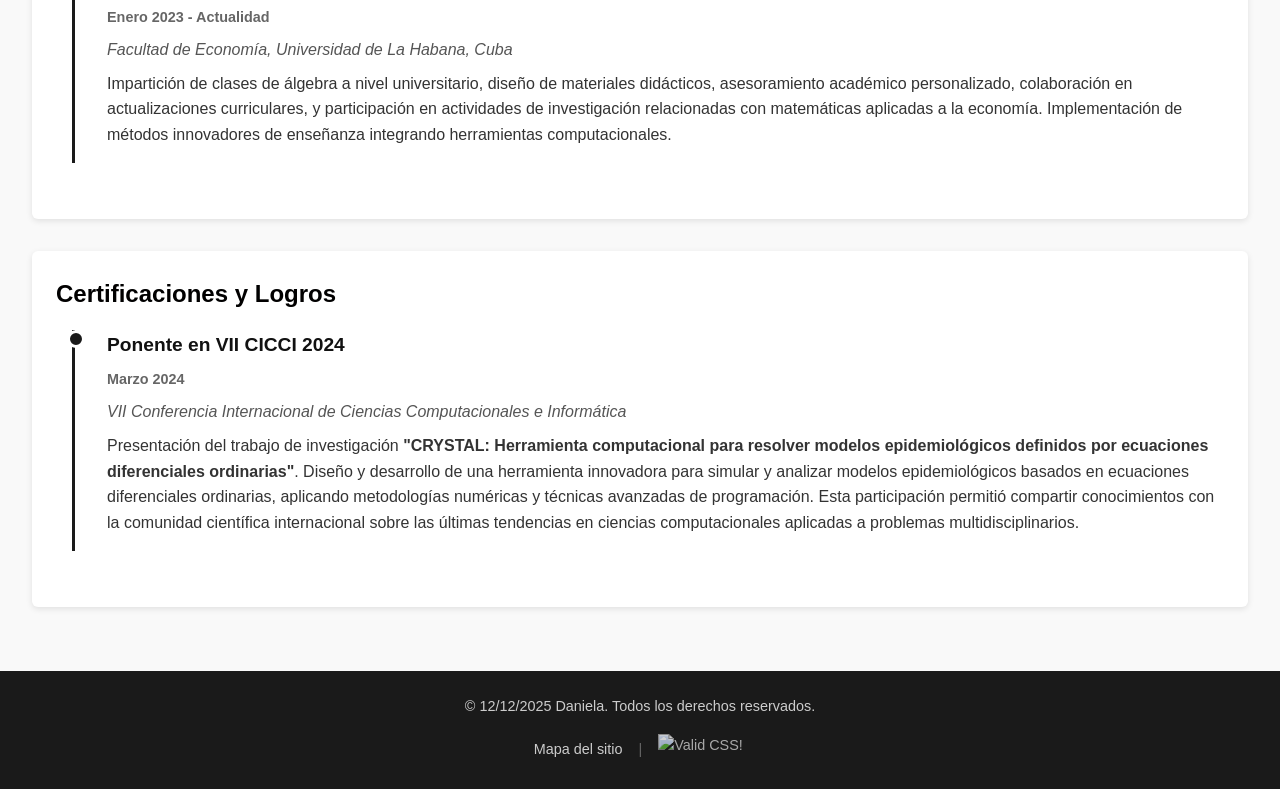
==== commit e4e96418: "v2" ====
--- a/about.html
+++ b/about.html
@@ -21,7 +21,6 @@
       </nav>
       
       <aside class="header-tools">
-        <!-- Buscador en el header -->
         <form id="search-form" role="search" class="header-search">
           <input 
             type="search" 
@@ -36,8 +35,6 @@
             </svg>
           </button>
         </form>
-        
-        <!-- Selector de idioma -->
         <section class="language-selector-container">
           <label for="language-selector">
             <svg xmlns="http://www.w3.org/2000/svg" viewBox="0 0 24 24" fill="none" stroke="currentColor" stroke-width="2" stroke-linecap="round" stroke-linejoin="round">
@@ -55,7 +52,6 @@
     </section>
   </header>
 
-  <!-- Resultados de búsqueda (modal/overlay) -->
   <aside id="search-results-overlay" class="search-overlay" role="dialog" aria-modal="true" aria-label="Resultados de búsqueda" style="display: none;">
     <section class="search-results-container">
       <button id="close-search" class="close-search-btn" aria-label="Cerrar búsqueda">✕</button>
@@ -65,21 +61,16 @@
 
   <main id="contenido-principal">
     <article class="about">
-      <header>
-        <h1 data-i18n="about.titulo">Sobre mí</h1>
-      </header>
-
+      <h1 data-i18n="about.titulo">Sobre mí</h1>
       <figure>
         <img src="img/foto-perfil.jpg" alt="Retrato de Daniela" class="about-img">
       </figure>
-
       <section class="card">
         <h2 data-i18n="about.quien-soy">Quién soy</h2>
         <p data-i18n="about.descripcion1">Me llamo Daniela Rodríguez Cepero. Soy desarrolladora Full-Stack, profesora e investigadora en programación aplicada a matemáticas. Tengo experiencia en tecnologías como React, Angular, Node.js, Python y bases de datos SQL/NoSQL.</p>
         <p data-i18n="about.descripcion2">He trabajado como profesora de álgebra y matemáticas, integrando herramientas computacionales para mejorar el aprendizaje. Como investigadora, me especializo en métodos numéricos y simulaciones, destacando mi proyecto CRYSTAL para modelado epidemiológico.</p>
       </section>
 
-      <!-- Formación -->
       <section class="card">
         <h2 data-i18n="about.formacion">Formación</h2>
         <section class="timeline">
@@ -107,8 +98,6 @@
           </article>
         </section>
       </section>
-
-      <!-- Experiencia Laboral -->
       <section class="card">
         <h2 data-i18n="about.experiencia">Experiencia Laboral</h2>
         <section class="timeline">
@@ -137,8 +126,6 @@
           </article>
         </section>
       </section>
-
-      <!-- Certificaciones y Logros -->
       <section class="card">
         <h2 data-i18n="about.certificaciones">Certificaciones y Logros</h2>
         <section class="timeline">
@@ -162,22 +149,23 @@
   </main>
 
   <footer class="site-footer">
-    <p>&copy; <time datetime="2025-12-12">12/12/2025</time> Daniela. <span data-i18n="footer.derechos">Todos los derechos reservados.</span></p>
-    <p>
-      <a href="https://jigsaw.w3.org/css-validator/check/referer">
-        <img class="validator-badge"
-            src="https://jigsaw.w3.org/css-validator/images/vcss"
-            alt="Valid CSS!">
-      </a>
-    </p>
+    <div class="footer-content">
+      <p class="footer-copyright">&copy; <time datetime="2025-12-12">12/12/2025</time> Daniela. <span data-i18n="footer.derechos">Todos los derechos reservados.</span></p>
+      <nav class="footer-links" aria-label="Enlaces del pie de página">
+        <a href="sitemap.html" data-i18n="footer.mapa-sitio">Mapa del sitio</a>
+        <span class="footer-separator" aria-hidden="true">|</span>
+        <a href="https://jigsaw.w3.org/css-validator/check/referer" class="validator-link">
+          <img class="validator-badge"
+              src="https://jigsaw.w3.org/css-validator/images/vcss"
+              alt="Valid CSS!">
+        </a>
+      </nav>
+    </div>
   </footer>
 
-  <!-- i18next para internacionalización -->
   <script src="https://cdn.jsdelivr.net/npm/i18next@23.7.6/i18next.min.js"></script>
   <script src="https://cdn.jsdelivr.net/npm/i18next-browser-languagedetector@7.2.0/i18nextBrowserLanguageDetector.min.js"></script>
   <script src="js/i18n-config.js"></script>
-  
-  <!-- Buscador automático -->
   <script src="js/pages.js"></script>
   <script src="js/search-auto.js"></script>
 </body>
--- a/css/style.css
+++ b/css/style.css
@@ -238,6 +238,46 @@
   color: #010000;
 }
 
+/* ===== AFICIONES ===== */
+.hobby-section {
+  margin-bottom: 2rem;
+  padding: 1.5rem;
+  background: #f9f9f9;
+  border-left: 4px solid #1a1a1a;
+  border-radius: 4px;
+  transition: background 0.2s ease;
+}
+
+.hobby-section:last-child {
+  margin-bottom: 0;
+}
+
+.hobby-section h2 {
+  margin-bottom: 0.75rem;
+  margin-top: 0;
+  color: #1a1a1a;
+  font-size: 1.3rem;
+  font-weight: 600;
+}
+
+.hobby-section h2 a {
+  color: #1a1a1a;
+  text-decoration: none;
+  transition: color 0.2s ease;
+}
+
+.hobby-section h2 a:hover {
+  color: #333;
+  text-decoration: underline;
+}
+
+.hobby-section p {
+  margin-bottom: 0;
+  margin-top: 0;
+  color: #333;
+  line-height: 1.7;
+}
+
 /* ===== IMAGEN SOBRE MÍ ===== */
 .about-img {
   width: 300px;
@@ -249,11 +289,61 @@
 .site-footer {
   background: #1a1a1a;
   color: #fff;
-  text-align: center;
-  padding: 1rem;
+  padding: 1.5rem 1rem;
   font-size: 0.9rem;
   margin-top: auto;
   width: 100%;
+}
+
+.footer-content {
+  max-width: 1200px;
+  margin: 0 auto;
+  display: flex;
+  flex-direction: column;
+  align-items: center;
+  gap: 1rem;
+}
+
+.footer-copyright {
+  margin: 0;
+  color: #ccc;
+  font-size: 0.9rem;
+}
+
+.footer-links {
+  display: flex;
+  align-items: center;
+  gap: 0.75rem;
+  flex-wrap: wrap;
+  justify-content: center;
+}
+
+.footer-links a {
+  color: #ccc;
+  text-decoration: none;
+  transition: color 0.2s ease;
+  display: inline-flex;
+  align-items: center;
+}
+
+.footer-links a:hover {
+  color: #fff;
+}
+
+.footer-separator {
+  color: #666;
+  margin: 0 0.25rem;
+}
+
+.validator-link {
+  display: inline-flex;
+  align-items: center;
+  opacity: 0.8;
+  transition: opacity 0.2s ease;
+}
+
+.validator-link:hover {
+  opacity: 1;
 }
 
 .validator-badge {
@@ -533,6 +623,7 @@
     grid-template-columns: repeat(auto-fit, minmax(200px, 1fr));
     gap: 1rem;
   }
+
 }
 
 /* Tablets pequeñas y móviles grandes (hasta 768px) */
@@ -664,8 +755,30 @@
     gap: 1rem;
   }
 
+  .hobby-section {
+    margin-bottom: 1.5rem;
+    padding: 1.2rem;
+  }
+
+  .hobby-section h2 {
+    font-size: 1.2rem;
+  }
+
   .site-footer {
-    padding: 1rem 0.5rem;
+    padding: 1.2rem 0.5rem;
+    font-size: 0.85rem;
+  }
+
+  .footer-content {
+    gap: 0.75rem;
+  }
+
+  .footer-copyright {
+    font-size: 0.85rem;
+  }
+
+  .footer-links {
+    gap: 0.5rem;
     font-size: 0.85rem;
   }
 
@@ -821,6 +934,20 @@
   .reference-contact {
     font-size: 0.85rem;
   }
+
+  .hobby-section {
+    margin-bottom: 1.2rem;
+    padding: 1rem;
+  }
+
+  .hobby-section h2 {
+    font-size: 1.1rem;
+  }
+
+  .hobby-section p {
+    font-size: 0.9rem;
+  }
+
 
   .search-overlay {
     padding: 0.5rem;
@@ -855,17 +982,62 @@
     font-size: 0.8rem;
   }
 
+  .sitemap-page h1 {
+    font-size: 2rem;
+  }
+
+  .sitemap-intro {
+    font-size: 1rem;
+  }
+
+  .sitemap-header {
+    margin-bottom: 2rem;
+    padding-bottom: 1.5rem;
+  }
+
+  .sitemap-grid {
+    grid-template-columns: 1fr;
+    gap: 1.5rem;
+  }
+
+  .sitemap-card {
+    padding: 1.5rem;
+  }
+
+  .sitemap-card-content h2 {
+    font-size: 1.3rem;
+  }
+
+  .sitemap-card-content p {
+    font-size: 0.9rem;
+  }
+
   .site-footer {
-    padding: 0.8rem 0.4rem;
+    padding: 1rem 0.4rem;
     font-size: 0.8rem;
   }
 
-  .site-footer p {
-    margin-bottom: 0.5rem;
+  .footer-content {
+    gap: 0.5rem;
+  }
+
+  .footer-copyright {
+    font-size: 0.8rem;
+    text-align: center;
+  }
+
+  .footer-links {
+    gap: 0.4rem;
+    font-size: 0.8rem;
+  }
+
+  .footer-separator {
+    margin: 0 0.2rem;
   }
 
   .validator-badge {
     width: 60px;
+    height: auto;
   }
 }
 
@@ -912,4 +1084,5 @@
     font-size: 0.8rem;
     padding: 0.4rem 0.5rem;
   }
-}
+
+}
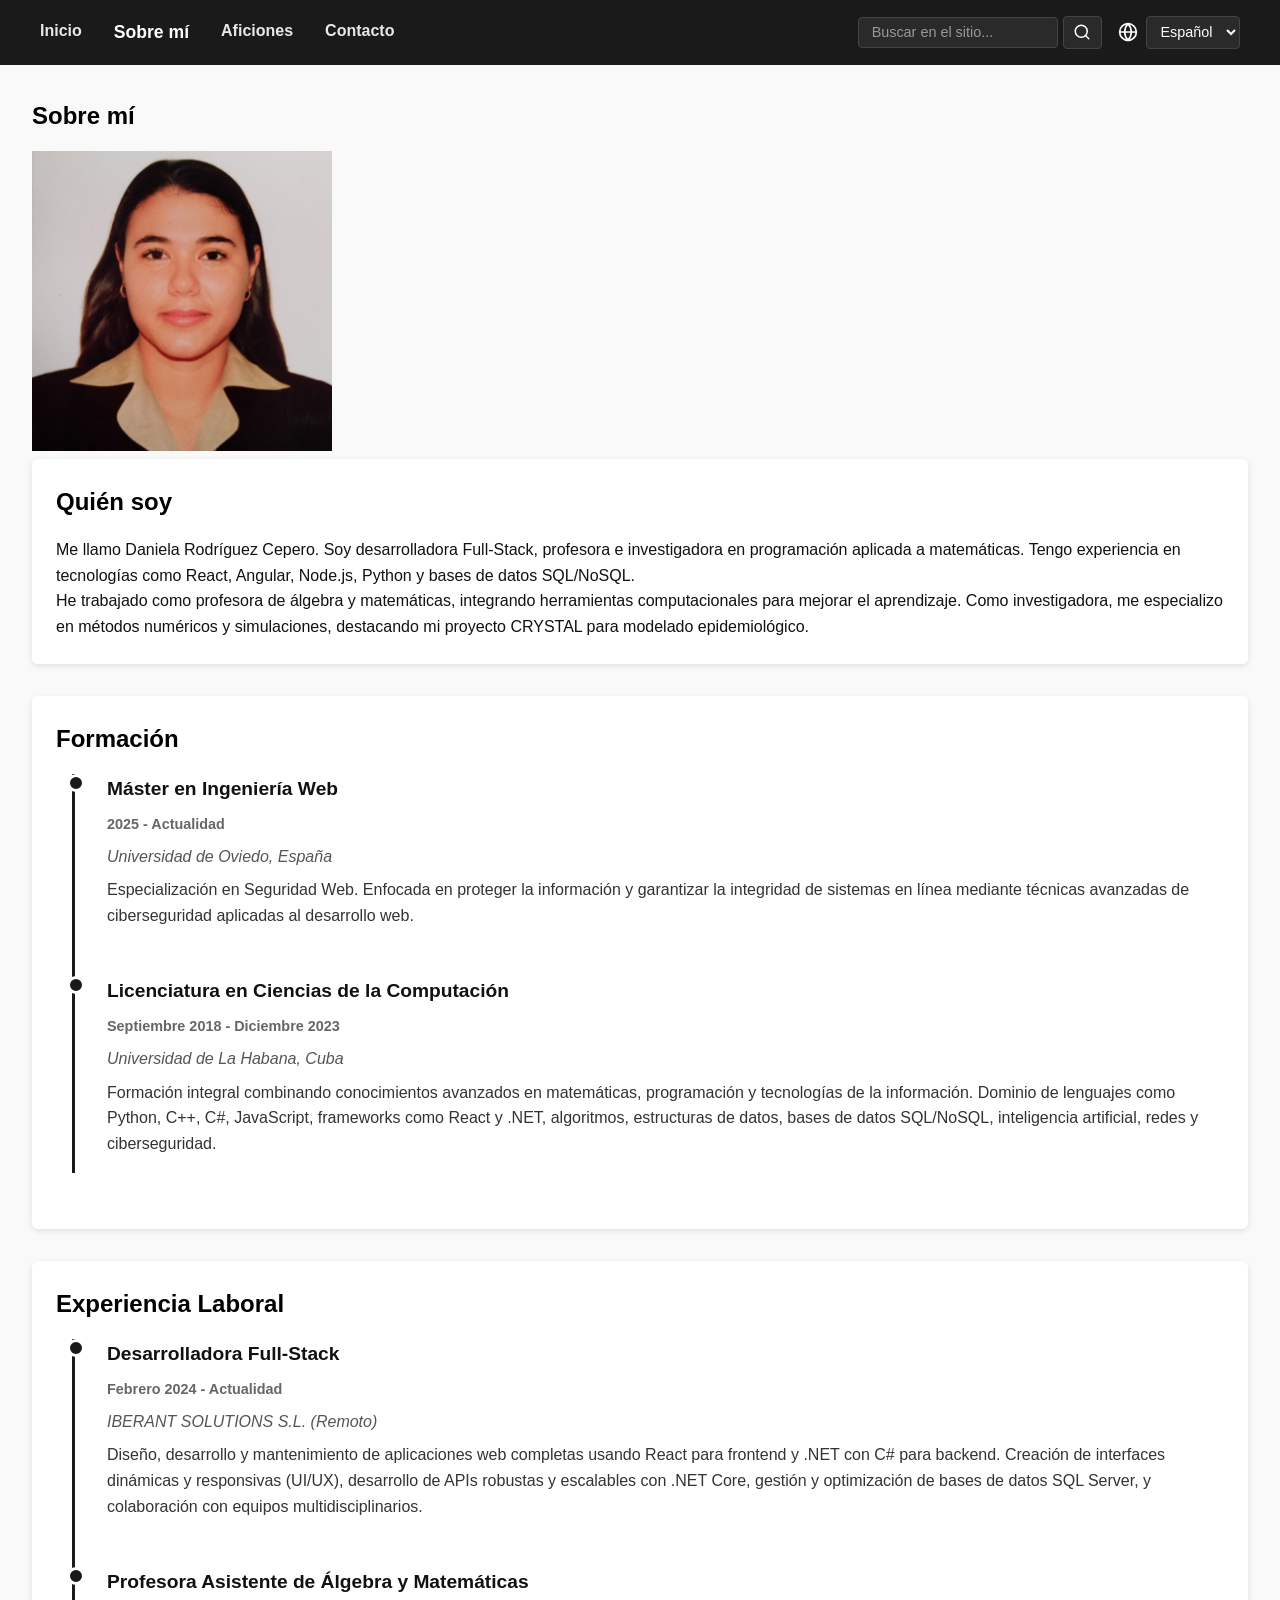
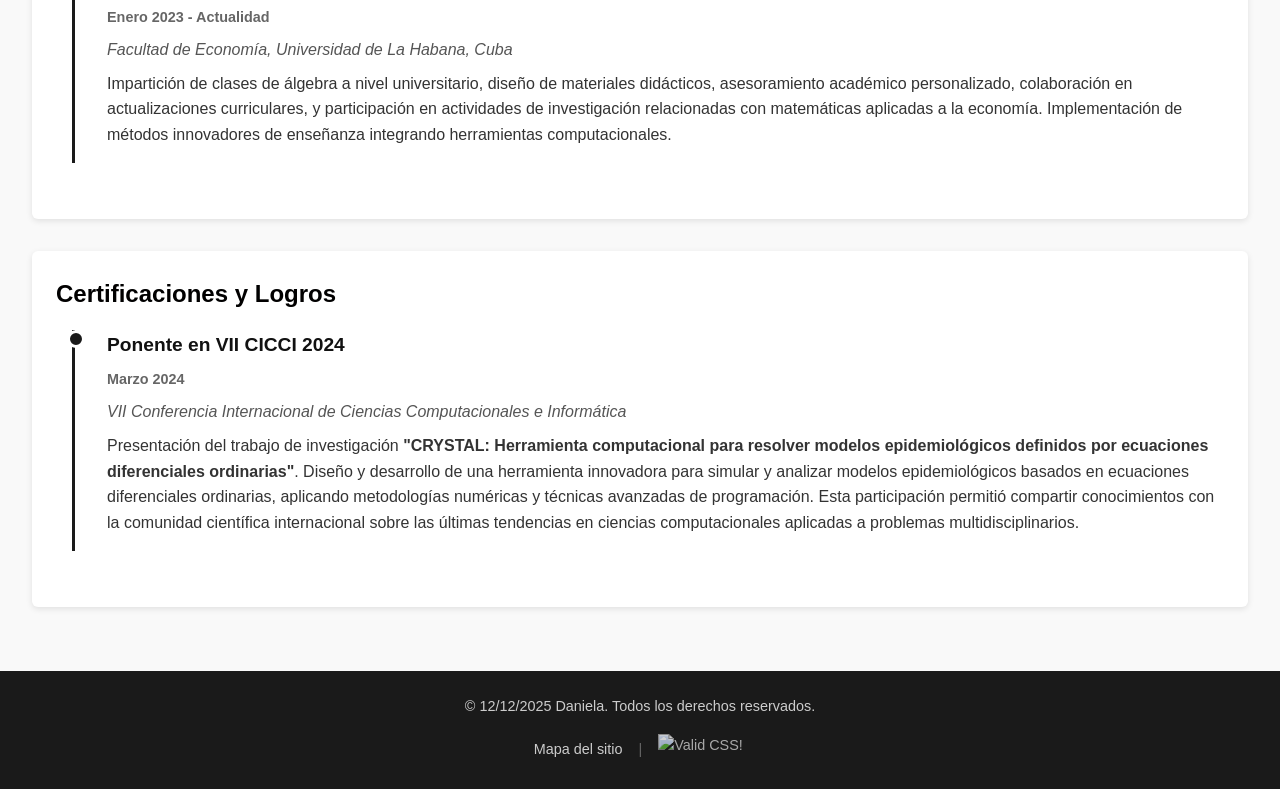
==== commit dca9bcb0: "fix some error of wave 1" ====
--- a/about.html
+++ b/about.html
@@ -36,12 +36,13 @@
           </button>
         </form>
         <section class="language-selector-container">
-          <label for="language-selector">
-            <svg xmlns="http://www.w3.org/2000/svg" viewBox="0 0 24 24" fill="none" stroke="currentColor" stroke-width="2" stroke-linecap="round" stroke-linejoin="round">
+          <label for="language-selector" class="language-label">
+            <svg xmlns="http://www.w3.org/2000/svg" viewBox="0 0 24 24" fill="none" stroke="currentColor" stroke-width="2" stroke-linecap="round" stroke-linejoin="round" aria-hidden="true">
               <circle cx="12" cy="12" r="10"></circle>
               <line x1="2" y1="12" x2="22" y2="12"></line>
               <path d="M12 2a15.3 15.3 0 0 1 4 10 15.3 15.3 0 0 1-4 10 15.3 15.3 0 0 1-4-10 15.3 15.3 0 0 1 4-10z"></path>
             </svg>
+            <span class="visually-hidden">Idioma</span>
           </label>
           <select id="language-selector" aria-label="Seleccionar idioma">
             <option value="es">Español</option>
--- a/css/style.css
+++ b/css/style.css
@@ -41,7 +41,7 @@
 }
 
 .main-nav a {
-  color: #ccc;
+  color: #e8e8e8;
   font-weight: 600;
   text-decoration: none;
   transition: all 0.2s ease;
@@ -130,7 +130,7 @@
   gap: 0.5rem;
 }
 
-.language-selector-container label {
+.language-selector-container .language-label {
   color: #fff;
   font-size: 1.1rem;
   display: flex;
@@ -138,14 +138,14 @@
   cursor: pointer;
 }
 
-.language-selector-container label svg {
+.language-selector-container .language-label svg {
   width: 20px;
   height: 20px;
   stroke: #fff;
   transition: transform 0.2s ease;
 }
 
-.language-selector-container label:hover svg {
+.language-selector-container .language-label:hover svg {
   transform: rotate(15deg) scale(1.1);
 }
 
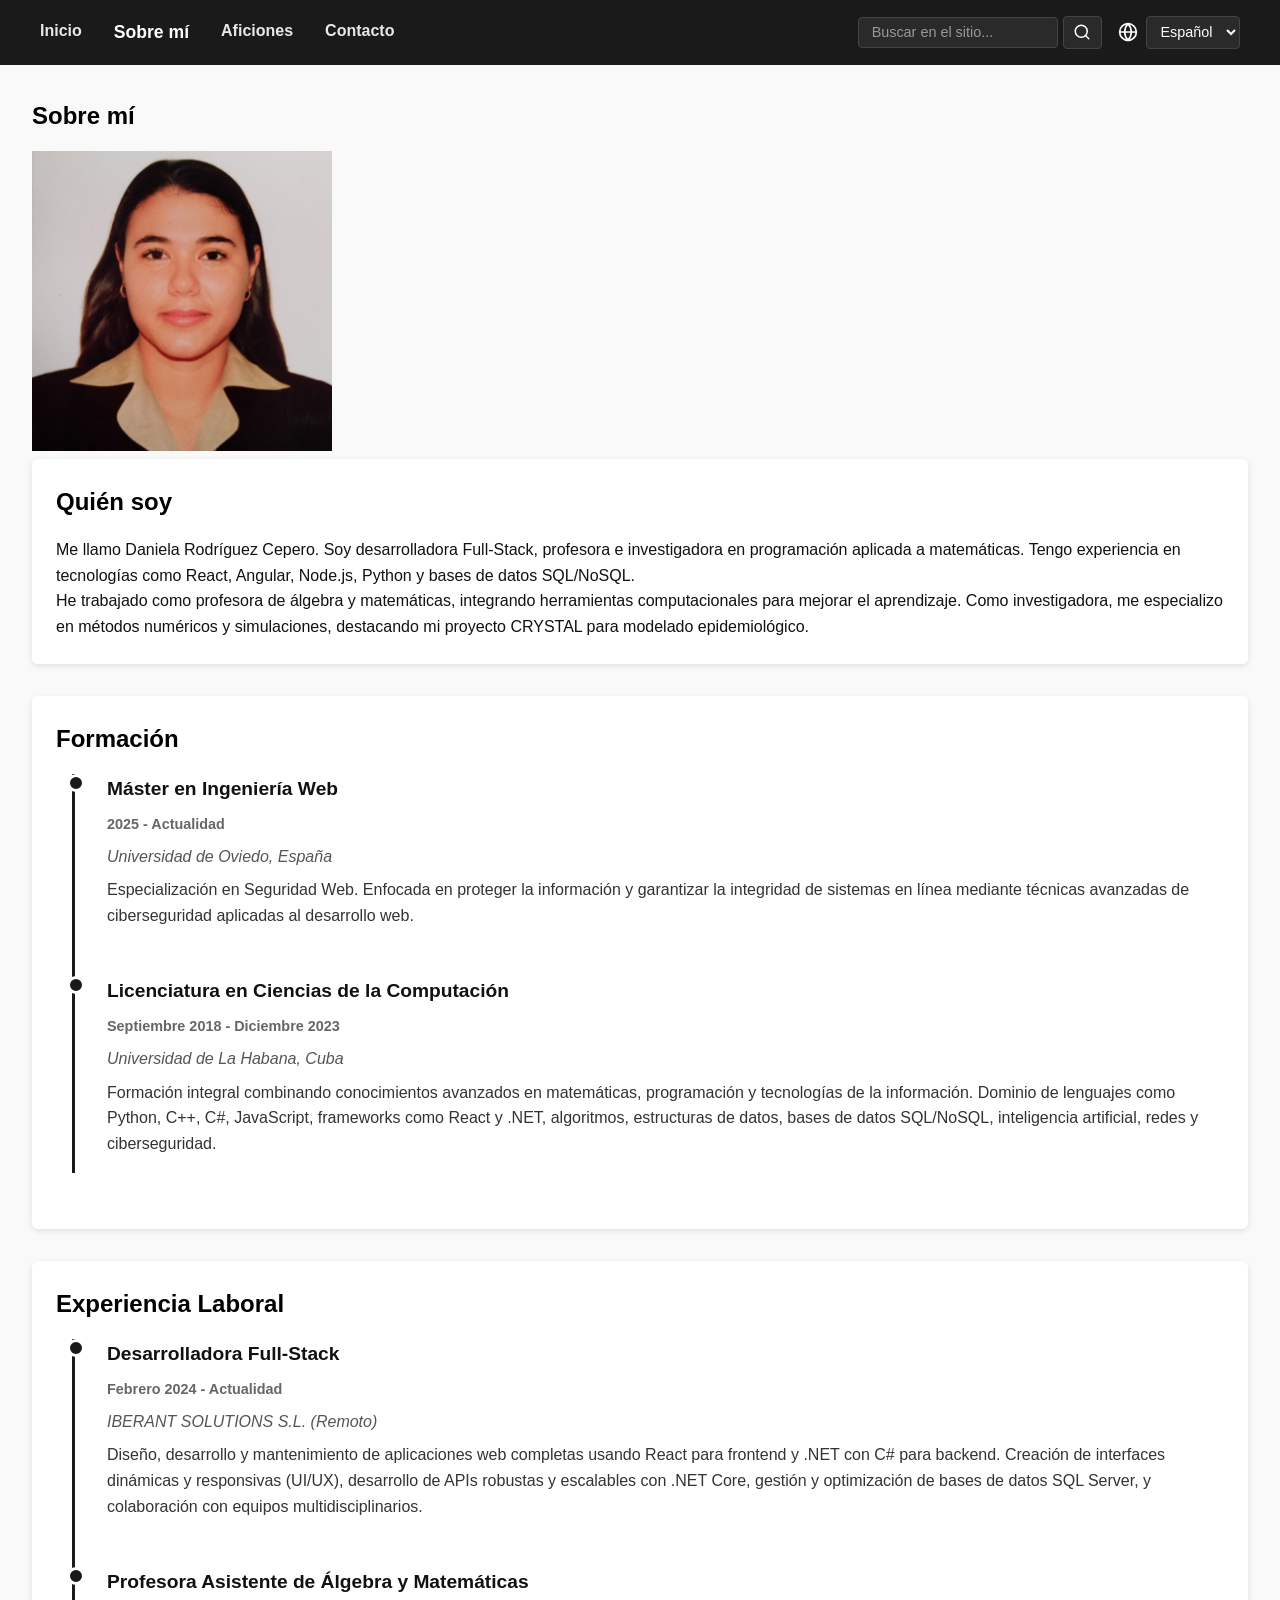
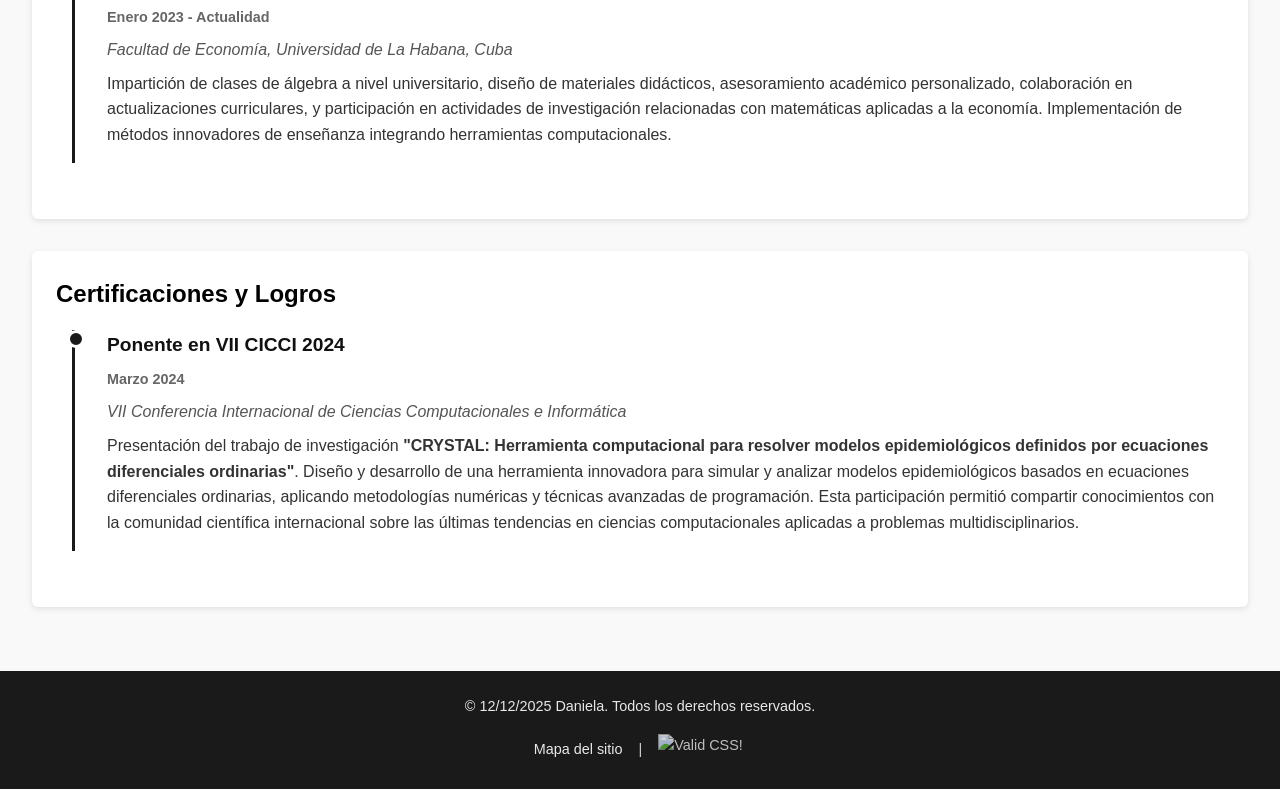
==== commit f669141d: "tooltips" ====
--- a/about.html
+++ b/about.html
@@ -28,7 +28,7 @@
             data-i18n="search.placeholder"
             placeholder="Buscar en el sitio..."
             aria-label="Buscar en el sitio">
-          <button type="submit" class="search-btn" aria-label="Buscar">
+          <button type="submit" class="search-btn" aria-label="Buscar" data-i18n-tooltip="search.tooltip">
             <svg xmlns="http://www.w3.org/2000/svg" viewBox="0 0 24 24" fill="none" stroke="currentColor" stroke-width="2" stroke-linecap="round" stroke-linejoin="round">
               <circle cx="11" cy="11" r="8"></circle>
               <path d="m21 21-4.35-4.35"></path>
@@ -36,7 +36,7 @@
           </button>
         </form>
         <section class="language-selector-container">
-          <label for="language-selector" class="language-label">
+          <label for="language-selector" class="language-label" data-i18n-tooltip="language.tooltip">
             <svg xmlns="http://www.w3.org/2000/svg" viewBox="0 0 24 24" fill="none" stroke="currentColor" stroke-width="2" stroke-linecap="round" stroke-linejoin="round" aria-hidden="true">
               <circle cx="12" cy="12" r="10"></circle>
               <line x1="2" y1="12" x2="22" y2="12"></line>
--- a/css/style.css
+++ b/css/style.css
@@ -194,7 +194,20 @@
   position: relative;
   z-index: 1;
   color: #ffffff;
-  text-shadow: 0 2px 6px rgba(0,0,0,0.7);
+  text-shadow: 
+    0 2px 4px rgba(0,0,0,1),
+    0 4px 8px rgba(0,0,0,0.9),
+    0 8px 16px rgba(0,0,0,0.8);
+}
+
+.hero-content h1 {
+  color: #ffffff !important;
+  text-shadow: 
+    0 2px 4px rgba(0,0,0,1),
+    0 4px 8px rgba(0,0,0,1),
+    0 6px 12px rgba(0,0,0,0.9),
+    0 8px 16px rgba(0,0,0,0.8);
+  font-weight: 700;
 }
 
 .hero-img {
@@ -306,7 +319,7 @@
 
 .footer-copyright {
   margin: 0;
-  color: #ccc;
+  color: #e8e8e8;
   font-size: 0.9rem;
 }
 
@@ -319,7 +332,7 @@
 }
 
 .footer-links a {
-  color: #ccc;
+  color: #e8e8e8;
   text-decoration: none;
   transition: color 0.2s ease;
   display: inline-flex;
@@ -331,7 +344,7 @@
 }
 
 .footer-separator {
-  color: #666;
+  color: #d0d0d0;
   margin: 0 0.25rem;
 }
 
@@ -360,6 +373,79 @@
   width: 1px;
   overflow: hidden;
   white-space: nowrap;
+}
+
+/* ===== TOOLTIPS FLOTANTES ===== */
+[data-tooltip] {
+  position: relative;
+}
+
+[data-tooltip]::before {
+  content: attr(data-tooltip);
+  position: absolute;
+  top: calc(100% + 10px);
+  left: 50%;
+  transform: translateX(-50%) translateY(5px);
+  padding: 0.6rem 1rem;
+  background: #2c2c2c;
+  color: #ffffff;
+  font-size: 0.85rem;
+  font-weight: 500;
+  white-space: nowrap;
+  border-radius: 6px;
+  box-shadow: 0 4px 12px rgba(0, 0, 0, 0.3);
+  opacity: 0;
+  visibility: hidden;
+  transition: all 0.3s ease;
+  pointer-events: none;
+  z-index: 10000;
+}
+
+[data-tooltip]::after {
+  content: '';
+  position: absolute;
+  top: calc(100% + 2px);
+  left: 50%;
+  transform: translateX(-50%);
+  border: 6px solid transparent;
+  border-bottom-color: #2c2c2c;
+  opacity: 0;
+  visibility: hidden;
+  transition: all 0.3s ease;
+  pointer-events: none;
+  z-index: 10000;
+}
+
+[data-tooltip]:hover::before,
+[data-tooltip]:focus::before {
+  opacity: 1;
+  visibility: visible;
+  transform: translateX(-50%) translateY(0);
+}
+
+[data-tooltip]:hover::after,
+[data-tooltip]:focus::after {
+  opacity: 1;
+  visibility: visible;
+}
+
+/* Tooltip específico para botón de búsqueda */
+.search-btn[data-tooltip]::before {
+  top: calc(100% + 12px);
+}
+
+.search-btn[data-tooltip]::after {
+  top: calc(100% + 4px);
+}
+
+/* Tooltip específico para selector de idioma */
+.language-label[data-tooltip]::before {
+  top: calc(100% + 12px);
+  font-size: 0.8rem;
+}
+
+.language-label[data-tooltip]::after {
+  top: calc(100% + 4px);
 }
 
 /* ===== OVERLAY DE RESULTADOS DE BÚSQUEDA ===== */
